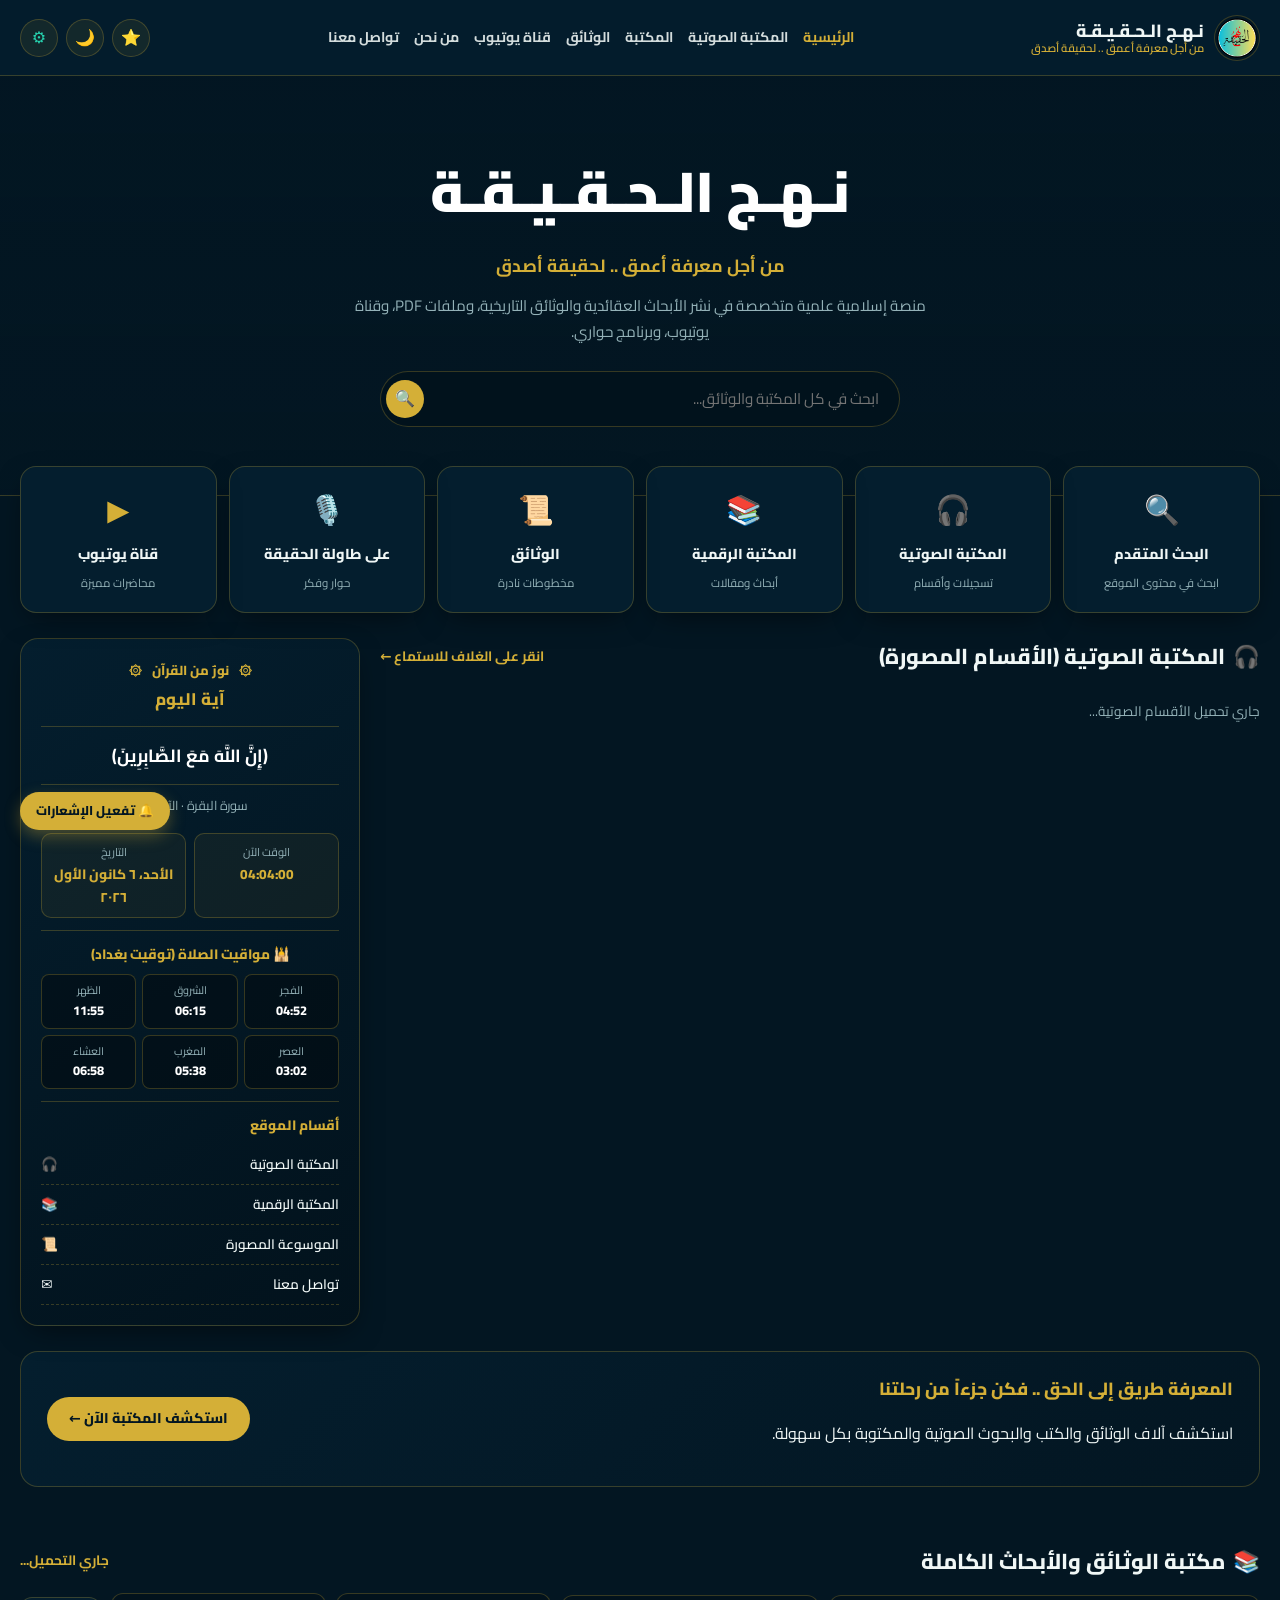
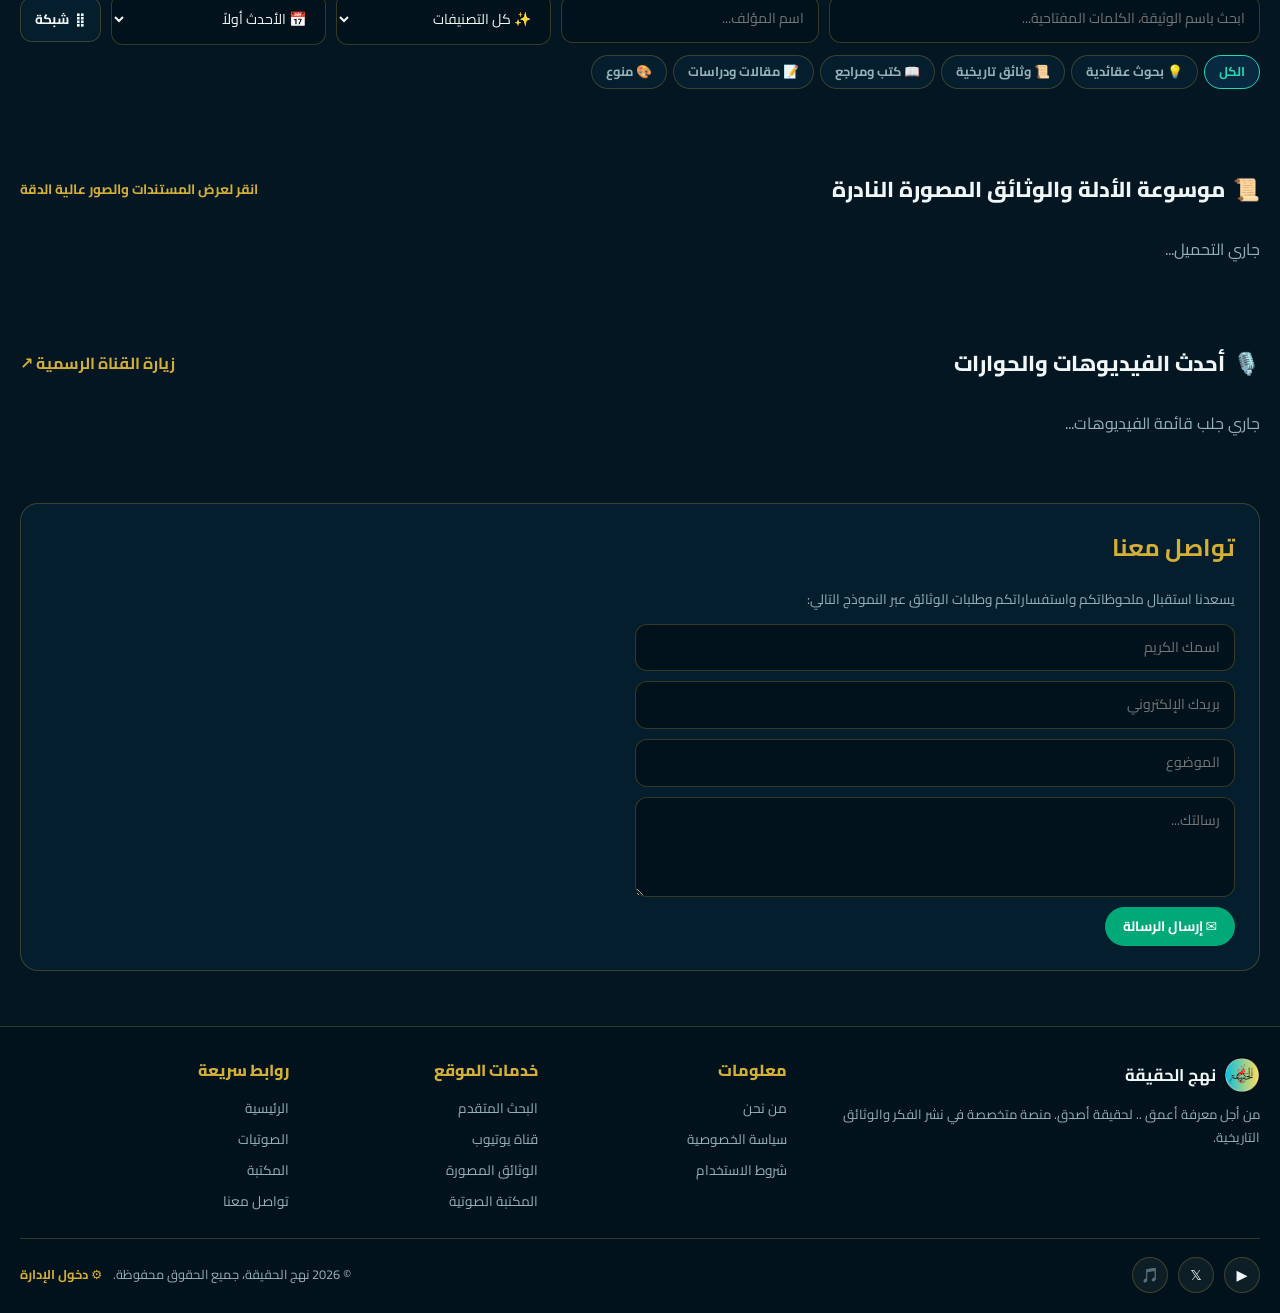
==== index.html @ 4753a226 "Update hero banner styles and clean up comments Refactor hero banner background and remove commented" ====
<!doctype html>
<html lang="ar" dir="rtl" data-theme="dark">
<head>
  <!-- Google tag (gtag.js) -->
  <script async src="https://www.googletagmanager.com/gtag/js?id=G-6GEV65PB24"></script>
  <script>
    window.dataLayer = window.dataLayer || [];
    function gtag(){dataLayer.push(arguments);}
    gtag('js', new Date());
    gtag('config', 'G-6GEV65PB24');
  </script>
  
  <meta charset="utf-8">
  <meta name="viewport" content="width=device-width, initial-scale=1.0">
  <meta name="theme-color" content="#031622">

  <title>نهج الحقيقة | من أجل معرفة أعمق .. لحقيقة أصدق</title>
  <meta name="description" content="منصة إسلامية علمية متخصصة في نشر الأبحاث العقائدية والوثائق التاريخية، وملفات PDF، وقناة يوتيوب، وبرنامج حواري.">
  <meta name="keywords" content="نهج الحقيقة, مكتبة رقمية, بحوث عقائدية, وثائق تاريخية, أدلة مصورة, كتب PDF">
  <meta name="robots" content="index, follow">

  <meta name="google-site-verification" content="RZjQ4NkzSQqoaMhCz5x5_pr98TTxFGP3jf07urLKrzM" />

  <meta property="og:type" content="website">
  <meta property="og:url" content="https://nahjalhaqiqa.github.io/">
  <meta property="og:title" content="نهج الحقيقة | من أجل معرفة أعمق .. لحقيقة أصدق">
  <meta property="og:description" content="منصة إسلامية علمية متخصصة في نشر الأبحاث العقائدية والوثائق التاريخية.">
  <meta property="og:image" content="https://nahjalhaqiqa.github.io/assets/logo.png">

  <link rel="icon" href="assets/logo.png" type="image/png">
  <link rel="manifest" href="manifest.json">
  <meta name="apple-mobile-web-app-capable" content="yes">
  <meta name="apple-mobile-web-app-status-bar-style" content="black-translucent">
  <meta name="apple-mobile-web-app-title" content="نهج الحقيقة">
  <link rel="apple-touch-icon" href="assets/logo.png">

  <!-- الخطوط -->
  <link rel="preconnect" href="https://fonts.googleapis.com">
  <link rel="preconnect" href="https://fonts.gstatic.com" crossorigin>
  <link href="https://fonts.googleapis.com/css2?family=Cairo:wght@300;400;600;700;800;900&display=swap" rel="stylesheet">

  <!-- المكتبات الخارجية -->
  <script src="https://cdn.jsdelivr.net/npm/@supabase/supabase-js@2"></script>
  <script type="text/javascript" src="https://cdn.jsdelivr.net/npm/@emailjs/browser@4/dist/email.min.js"></script>
  <script src="https://cdnjs.cloudflare.com/ajax/libs/pdf.js/3.11.174/pdf.min.js"></script>

  <style>
  :root {
      --green: #00a977; 
      --mint: #27d5b1; 
      --gold: #d4af37; 
      --gold-light: #fce8ad;
      --bg-body: #031622; 
      --panel: #041e2e; 
      --panel-hover: #072a40;
      --ink: #f0f7f6;
      --muted: #94b2b8; 
      --line: rgba(212, 175, 55, 0.25); 
      --input-bg: #02121c;
      --shadow: 0 10px 30px -10px rgba(0,0,0,0.6);
      --glass-bg: rgba(4, 30, 46, 0.85);
      --glass-border: rgba(212, 175, 55, 0.2);
  }
  [data-theme="light"] {
      --bg-body: #f4f8f9; 
      --panel: #ffffff; 
      --panel-hover: #f9fbfb;
      --ink: #0f2328;
      --muted: #536e75; 
      --line: rgba(0, 0, 0, 0.12); 
      --input-bg: #eaf1f3;
      --shadow: 0 10px 25px -10px rgba(0,0,0,0.08);
      --glass-bg: rgba(255, 255, 255, 0.85);
      --glass-border: rgba(0, 0, 0, 0.1);
  }

  *{box-sizing:border-box;}
  html{scroll-behavior:smooth}
  body{
      margin:0; color:var(--ink);
      font-family: 'Cairo', system-ui, -apple-system, sans-serif;
      line-height:1.7; background:var(--bg-body);
      min-height: 100vh; overflow-x: hidden; width: 100%;
  }
  a{color:inherit;text-decoration:none}
  button,input,select,textarea{font:inherit}

  .wrap{width:min(1240px, calc(100% - 24px)); margin:auto;}

  header{
      position:sticky; top:0; z-index:100;
      background: var(--glass-bg); backdrop-filter: blur(12px); border-bottom:1px solid var(--line);
  }
  .nav{min-height:75px; display:flex; align-items:center; justify-content:space-between; gap:12px}
  .brand{display:flex; align-items:center; gap:10px; font-size:1.1rem; font-weight:800;}
  .brand-text {display: flex; flex-direction: column; line-height: 1.2;}
  .brand-text span:last-child {font-size: 0.7rem; color: var(--gold); font-weight: 600;}
  
  .brand-logo {
      width: 46px; height: 46px; object-fit: contain; border-radius: 50%;
      background: rgba(0,0,0,0.2); padding: 2px; border: 1px solid var(--line);
  }

  nav{display:flex; align-items:center; gap:15px; flex-wrap:wrap}
  nav a{font-size:.88rem; font-weight:700; opacity:0.88; color:var(--ink); position: relative; padding: 4px 0;}
  nav a:hover, nav a.active{color:var(--gold); opacity:1;}

  .nav-actions { display: flex; align-items: center; gap: 8px; }
  .icon-action-btn {
      background: rgba(212, 175, 55, 0.08); border: 1px solid var(--line); color: var(--gold); font-size: 1rem; cursor: pointer; padding: 8px;
      display: flex; align-items: center; justify-content: center; border-radius: 50%; width: 38px; height: 38px;
  }

  .install-btn-nav {
      background: rgba(39, 213, 177, 0.15); border: 1px solid var(--mint); color: var(--mint);
      padding: 6px 12px; border-radius: 20px; cursor: pointer; font-size: 0.78rem; font-weight: 700; display: none; align-items: center; gap: 4px;
  }

  .hero-banner {
      position: relative; width: 100%; min-height: 420px;
      background: linear-gradient(180deg, rgba(3, 22, 34, 0.85), rgba(3, 22, 34, 0.98)), #031622;
      display: flex; flex-direction: column; justify-content: center; align-items: center;
      text-align: center; padding: 50px 16px; border-bottom: 1px solid var(--line);
  }
  .hero-content { max-width: 780px; z-index: 2; display: flex; flex-direction: column; align-items: center; gap: 12px; }

  .hero-banner h1 { font-size: clamp(2.2rem, 4.5vw, 3.5rem); font-weight: 900; margin: 0; color: #fff; }
  .hero-subtitle { font-size: 1.1rem; color: var(--gold); font-weight: 700; margin: 0; }
  .hero-desc { font-size: 0.95rem; color: var(--muted); max-width: 600px; margin: 0; line-height: 1.7; }

  .hero-search-box { margin-top: 14px; width: min(520px, 100%); position: relative; }
  .hero-search-box input {
      width: 100%; padding: 14px 20px 14px 50px; border-radius: 30px;
      border: 1px solid var(--line); background: rgba(2, 18, 28, 0.9); color: #fff;
      outline: none; font-size: 0.95rem;
  }
  .hero-search-box button {
      position: absolute; left: 6px; top: 50%; transform: translateY(-50%);
      background: var(--gold); border: none; width: 38px; height: 38px; border-radius: 50%;
      color: #031622; cursor: pointer; display: flex; align-items: center; justify-content: center; font-weight: bold;
  }

  .quick-cards-grid {
      display: grid; grid-template-columns: repeat(6, minmax(0, 1fr)); gap: 12px; margin: -30px auto 25px; position: relative; z-index: 10;
  }
  .quick-card {
      background: var(--panel); border: 1px solid var(--line); border-radius: 16px; padding: 18px 10px;
      text-align: center; box-shadow: var(--shadow); display: flex; flex-direction: column; align-items: center; gap: 8px; cursor: pointer;
  }
  .quick-card:hover { border-color: var(--mint); transform: translateY(-3px); background: var(--panel-hover); }
  .quick-card .q-icon { font-size: 1.8rem; color: var(--gold); }
  .quick-card h3 { margin: 0; font-size: 0.9rem; font-weight: 800; color: var(--ink); }
  .quick-card p { margin: 0; font-size: 0.72rem; color: var(--muted); }

  section{padding:15px 0}

  .head{display:flex; justify-content:space-between; align-items:center; gap:10px; flex-wrap:wrap; margin:16px 0 12px}
  .head h2{margin:0; font-size:1.35rem; font-weight:800; color:var(--ink); display:flex; align-items:center; gap:8px;}
  .head small{color:var(--gold); font-weight:700; cursor:pointer; font-size:0.85rem;}

  .main-content-grid { display: grid; grid-template-columns: 1fr 340px; gap: 20px; align-items: start; }

  .verse-side-card {
      background: linear-gradient(145deg, #041e2e, #02121c); border: 1px solid var(--line); border-radius: 18px;
      padding: 20px; box-shadow: var(--shadow); text-align: center;
  }
  .verse-side-card h3 { color: var(--gold); font-size: 1.05rem; margin: 0 0 12px; font-weight: 800; }
  .verse-text { font-size: 1.1rem; font-weight: 700; color: #fff; line-height: 1.9; margin-bottom: 10px; padding: 12px 6px; border-top: 1px solid var(--line); border-bottom: 1px solid var(--line); }
  .verse-source { font-size: 0.8rem; color: var(--muted); margin-bottom: 16px; }

  .verse-day-topline{display:flex; align-items:center; justify-content:center; gap:10px; color:var(--gold); font-size:.82rem; font-weight:800; margin-bottom:4px}
  .verse-datetime{display:grid; grid-template-columns:1fr 1fr; gap:8px; margin:14px 0 10px}
  .verse-time-box{background:rgba(212, 175, 55, 0.06); border:1px solid var(--line); border-radius:10px; padding:8px 4px; display:flex; flex-direction:column; gap:2px}
  .verse-time-label{font-size:.7rem; color:var(--muted)}
  .verse-time-box strong{font-size:.85rem; color:var(--gold); font-weight:800;}

  .prayer-times-box { margin-top: 12px; padding-top: 12px; border-top: 1px solid var(--line); text-align: right; }
  .prayer-title { font-size: 0.85rem; font-weight: 800; color: var(--gold); margin-bottom: 8px; text-align: center; }
  .prayer-grid { display: grid; grid-template-columns: repeat(3, 1fr); gap: 6px; }
  .prayer-item { background: rgba(0, 0, 0, 0.3); border: 1px solid var(--line); border-radius: 8px; padding: 6px 4px; text-align: center; font-size: 0.75rem; }
  .prayer-item.active { border-color: var(--mint); background: rgba(39, 213, 177, 0.15); color: var(--mint); }
  .prayer-item span { display: block; color: var(--muted); font-size: 0.68rem; }
  .prayer-item strong { color: #fff; font-size: 0.8rem; font-weight: 800; }

  .sidebar-menu-list { border-top: 1px solid var(--line); padding-top: 12px; text-align: right; margin-top: 12px; }
  .sidebar-menu-title { font-size: 0.85rem; font-weight: 800; color: var(--gold); margin-bottom: 8px; }
  .sidebar-menu-item { display: flex; align-items: center; justify-content: space-between; padding: 8px 0; border-bottom: 1px dashed var(--line); font-size: 0.85rem; font-weight: 600; color: var(--ink); }

  .tools{display:grid; grid-template-columns:2fr 1.2fr 1fr 1fr auto; gap:10px; margin:14px 0 10px; align-items: center;}
  .tools input, .tools select, .admin-form input, .admin-form select, .admin-form textarea, .contact-form input, .contact-form textarea{
      width:100%; padding:11px 14px; border-radius:12px; border:1px solid var(--line);
      background:var(--input-bg); color:var(--ink); outline:none; font-size: 0.88rem;
  }
  
  .view-toggle-btn { background: var(--panel); border: 1px solid var(--line); color: var(--ink); padding: 10px 14px; border-radius: 12px; cursor: pointer; display: flex; align-items: center; gap: 6px; font-weight: 700; font-size: 0.85rem; }

  .quick-tags { display: flex; gap: 6px; flex-wrap: wrap; margin-bottom: 16px; }
  .tag-btn { background: var(--panel); border: 1px solid var(--line); color: var(--muted); padding: 5px 14px; border-radius: 20px; font-size: 0.8rem; font-weight: 700; cursor: pointer; }
  .tag-btn:hover, .tag-btn.active { border-color: var(--mint); color: var(--mint); background: var(--panel-hover); }

  .doc-grid {
      display: grid;
      grid-template-columns: repeat(4, minmax(0, 1fr)); 
      gap: 14px;
      width: 100%;
  }
  .doc-grid.list-view { grid-template-columns: 1fr !important; }
  .doc-grid.list-view .book-cover-card { aspect-ratio: auto; flex-direction: row; align-items: center; padding: 10px 14px; min-height: 70px; }

  .book-cover-card {
      position: relative;
      width: 100%;
      aspect-ratio: 1 / 1.35;
      background: #150a06;
      border: 3px solid #2b170c;
      border-radius: 8px;
      padding: 6px;
      display: flex;
      flex-direction: column;
      justify-content: space-between;
      box-shadow: 0 6px 18px rgba(0,0,0,0.8);
      cursor: pointer;
      overflow: hidden;
  }
  .book-cover-card:hover {
      transform: translateY(-3px);
      box-shadow: 0 10px 24px rgba(0,0,0,0.9);
  }

  .book-frame-border {
      position: absolute; inset: 3px;
      border: 1px solid #d4af37;
      pointer-events: none;
      z-index: 5;
      border-radius: 5px;
  }

  .cover-top-title-badge {
      background: #4a1515;
      border: 1px solid #d4af37;
      border-radius: 14px;
      padding: 3px 8px;
      text-align: center;
      color: #ffffff;
      font-size: 0.8rem;
      font-weight: 900;
      position: relative;
      z-index: 6;
      margin-bottom: 4px;
      white-space: nowrap; overflow: hidden; text-overflow: ellipsis;
  }

  .cover-middle-image-area {
      flex: 1;
      width: 100%;
      border-radius: 5px;
      background-size: cover !important;
      background-position: center !important;
      border: 1px solid rgba(212, 175, 55, 0.3);
      position: relative;
      overflow: hidden;
      display: flex;
      flex-direction: column;
      justify-content: flex-end;
      padding: 6px;
  }
  
  .cover-middle-overlay {
      position: absolute; inset: 0;
      background: linear-gradient(180deg, rgba(0,0,0,0.1) 30%, rgba(3,22,34,0.88) 100%);
      z-index: 1;
  }

  .cover-inner-content {
      position: relative; z-index: 2; text-align: center;
  }
  .cover-inner-content h4 {
      margin: 0 0 2px; font-size: 0.75rem; color: #fff; font-weight: 800;
      display: -webkit-box; -webkit-line-clamp: 2; -webkit-box-orient: vertical; overflow: hidden; line-height: 1.3;
  }
  .cover-inner-content p {
      margin: 0; font-size: 0.62rem; color: var(--gold-light);
      white-space: nowrap; overflow: hidden; text-overflow: ellipsis;
  }

  .cover-bottom-badge {
      background: #4a1515;
      border: 1px solid #d4af37;
      border-radius: 10px;
      padding: 2px 6px;
      margin: 3px auto 1px;
      width: 60%;
      text-align: center;
      color: #fce8ad;
      font-size: 0.62rem;
      font-weight: 800;
      position: relative;
      z-index: 6;
  }

  .audio-player-card {
      background: var(--panel); border: 1px solid var(--line); border-radius: 16px; padding: 18px;
      display: flex; flex-direction: column; gap: 12px; box-shadow: var(--shadow);
  }
  .audio-player-controls { display: flex; align-items: center; justify-content: space-between; gap: 10px; }
  .audio-play-btn {
      background: var(--gold); color: #031622; border: none; width: 44px; height: 44px; border-radius: 50%;
      font-size: 1.2rem; cursor: pointer; display: flex; align-items: center; justify-content: center; font-weight: bold;
  }

  .btn{ display:inline-flex; justify-content:center; align-items:center; padding:8px 18px; border:0; border-radius:20px; background: var(--green); color:white; font-weight:700; cursor:pointer; font-size: 0.85rem; gap:6px; }
  .btn:hover{ opacity: 0.92; }
  .btn.ghost{background:rgba(255,255,255,0.06); border:1px solid var(--line); color: var(--ink);}
  .btn.shrink{background: rgba(212, 175, 55, 0.15); border: 1px solid var(--gold); color: var(--gold);}
  .btn.red{background: linear-gradient(135deg, #df252c, #b0181e); color: white;}

  .bottom-banner-cta { background: linear-gradient(135deg, #041e2e, #031622); border: 1px solid var(--line); border-radius: 18px; padding: 22px 26px; margin: 25px 0; display: flex; align-items: center; justify-content: space-between; gap: 15px; flex-wrap: wrap; }
  .bottom-banner-cta h3 { margin: 0 0 4px; font-size: 1.1rem; color: var(--gold); font-weight: 800; }
  .cta-btn { background: var(--gold); color: #031622; padding: 10px 22px; border-radius: 25px; font-weight: 800; font-size: 0.88rem; border: none; cursor: pointer; }

  .empty{padding:30px; text-align:center; border:1px dashed var(--line); border-radius:16px; color:var(--muted); display:none}

  .modal{position:fixed; inset:0; background:rgba(0,0,0,0.9); display:none; align-items:center; justify-content:center; z-index:200; padding:12px; backdrop-filter:blur(6px)}
  .modal-content{background:var(--bg-body); border:1px solid var(--mint); border-radius:18px; width:min(900px, 100%); max-height:88vh; overflow-y:auto; padding:18px; position: relative;}
  .pdf-modal-content { background: var(--bg-body); border: 1px solid var(--mint); border-radius: 18px; width: min(1050px, 100%); height: 90vh; display: flex; flex-direction: column; padding: 14px; }
  .back-btn{ background: linear-gradient(135deg, #df252c, #b0181e); border: none; color: #fff; padding: 6px 16px; border-radius: 18px; font-size: 0.8rem; font-weight: 800; cursor: pointer; }

  .sticky-close-bar { position: sticky; top: 0; z-index: 100; background: var(--bg-body); display: flex; justify-content: space-between; align-items: center; padding: 6px 0 10px; border-bottom: 1px solid var(--line); margin-bottom: 12px; }

  .comments-container { margin-top: 12px; border-top: 1px solid var(--line); padding-top: 12px; }
  .comment-item { background: rgba(0,0,0,0.25); border: 1px solid var(--line); border-radius: 8px; padding: 8px 12px; margin-bottom: 6px; }
  .comment-header { display: flex; justify-content: space-between; font-size: 0.75rem; color: var(--gold); font-weight: 700; margin-bottom: 3px; }

  .notification-float-btn {
      position: fixed; bottom: 70px; left: 20px; z-index: 180;
      background: var(--gold); color: #031622; border: none; padding: 8px 16px; border-radius: 25px;
      font-weight: 800; font-size: 0.8rem; cursor: pointer; box-shadow: 0 6px 16px rgba(212,175,55,0.35); display: flex; align-items: center; gap: 5px;
  }

  #imageZoomModal { position: fixed; inset: 0; background: rgba(0, 0, 0, 0.95); z-index: 400; display: none; flex-direction: column; align-items: center; justify-content: space-between; padding: 12px; }
  .zoom-header { width: 100%; display: flex; justify-content: space-between; align-items: center; background: rgba(3, 22, 34, 0.95); padding: 10px 16px; border-radius: 12px; border: 1px solid var(--line); }
  .zoom-body { flex: 1; width: 100%; display: flex; justify-content: center; align-items: center; overflow: auto; padding: 8px 0; }
  .zoom-body img { max-width: 100%; max-height: 80vh; object-fit: contain; border-radius: 8px; }

  #toastContainer { position: fixed; bottom: 75px; right: 15px; z-index: 999; display: flex; flex-direction: column; gap: 8px; }
  .toast { background: var(--panel); border: 1px solid var(--mint); color: var(--ink); padding: 10px 16px; border-radius: 10px; font-size: 0.85rem; font-weight: 700; box-shadow: 0 8px 20px rgba(0,0,0,0.4); display: flex; align-items: center; gap: 8px; }

  footer{ margin-top:40px; background:#02121c; border-top:1px solid var(--line); padding:30px 0 20px; color:var(--muted); font-size: 0.85rem; }
  .footer-grid { display: grid; grid-template-columns: 2fr 1fr 1fr 1.2fr; gap: 25px; margin-bottom: 25px; }
  .footer-col h4 { color: var(--gold); font-size: 1rem; margin: 0 0 12px; font-weight: 800; }
  .footer-col ul { list-style: none; padding: 0; margin: 0; display: flex; flex-direction: column; gap: 8px; }
  .footer-bottom { border-top: 1px solid var(--line); padding-top: 18px; display: flex; justify-content: space-between; align-items: center; flex-wrap: wrap; gap: 12px; }
  .social-icons{display:flex;gap:10px}
  .social-icons a{ display:inline-flex; align-items:center; justify-content:center; width:36px; height:36px; border-radius:50%; background:rgba(255,255,255,0.05); border:1px solid var(--line); color:var(--ink); font-size:0.9rem; }

  .mobile-bottom-nav { display: none; position: fixed; bottom: 0; left: 0; right: 0; height: 60px; background: rgba(3, 22, 34, 0.96); backdrop-filter: blur(10px); border-top: 1px solid var(--line); z-index: 150; justify-content: space-around; align-items: center; padding: 0 4px; }
  .mobile-nav-item { display: flex; flex-direction: column; align-items: center; gap: 2px; color: var(--muted); font-size: 0.7rem; font-weight: 700; }
  .mobile-nav-item.active, .mobile-nav-item:hover { color: var(--gold); }
  .mobile-nav-item span:first-child { font-size: 1.2rem; }

  #pdfCanvasContainer { flex: 1; width: 100%; overflow-y: auto; text-align: center; background: #010a10; border-radius: 10px; padding: 12px 0; }
  #pdfCanvasContainer canvas { max-width: 96%; height: auto !important; margin: 0 auto 12px; border-radius: 6px; box-shadow: 0 4px 16px rgba(0,0,0,0.5); }
  #pdfCanvasContainer.night-mode canvas { filter: invert(0.9) hue-rotate(180deg); }

  .admin-tab-btn { padding: 8px 16px; border-radius: 18px; border: 1px solid var(--line); background: var(--panel); color: var(--muted); font-weight: 700; cursor: pointer; font-size: 0.82rem; }
  .admin-tab-btn.active { background: var(--gold); color: #031622; border-color: var(--gold); }

  .stats-grid-admin { display: grid; grid-template-columns: repeat(4, 1fr); gap: 8px; margin-bottom: 12px; }
  .stat-card-admin { background: rgba(0,0,0,0.3); border: 1px solid var(--line); padding: 10px; border-radius: 10px; text-align: center; }
  .stat-card-admin h3 { margin: 0; font-size: 1.2rem; color: var(--mint); }
  .stat-card-admin p { margin: 0; font-size: 0.7rem; color: var(--muted); }

  @media(max-width:1200px){ 
      .doc-grid{grid-template-columns:repeat(3,minmax(0,1fr)) !important;} 
  }
  @media(max-width:992px){
      .main-content-grid { grid-template-columns: 1fr !important; }
      .quick-cards-grid { grid-template-columns: repeat(3, minmax(0, 1fr)) !important; }
      .doc-grid{grid-template-columns:repeat(2,minmax(0,1fr)) !important;}
      .footer-grid { grid-template-columns: 1fr 1fr !important; }
      .tools { grid-template-columns: 1fr !important; }
      .stats-grid-admin { grid-template-columns: repeat(2, 1fr) !important; }
  }
  @media(max-width:768px){
      .wrap { width: calc(100% - 16px) !important; padding: 0 2px; }
      .quick-cards-grid { grid-template-columns: repeat(2, minmax(0, 1fr)) !important; gap: 8px; margin-top: -20px; }
      .tools { grid-template-columns: 1fr !important; gap: 8px; }
      
      .doc-grid {
          display: grid !important;
          grid-template-columns: repeat(2, minmax(0, 1fr)) !important;
          gap: 10px !important;
      }
      
      #audio-categories-grid {
          display: grid !important;
          grid-template-columns: repeat(2, minmax(0, 1fr)) !important;
          gap: 10px !important;
      }
      
      .cover-middle-image-area {
          min-height: 110px !important;
          background-size: cover !important;
          background-position: center !important;
      }

      .footer-grid { grid-template-columns: 1fr !important; }
      .mobile-bottom-nav { display: flex !important; }
      body { padding-bottom: 65px; }
      nav { display: none !important; }
      .hero-banner { min-height: 340px; padding: 35px 10px; }
      .hero-banner h1 { font-size: 2rem; }
  }
  @media(max-width:420px){
      .doc-grid { grid-template-columns: 1fr !important; }
  }
  </style>
</head>
<body>

<header>
  <div class="wrap nav">
    <a class="brand" href="#top">
      <img src="assets/logo.png" 
           srcset="assets/logo.png 1x" 
           sizes="46px" 
           alt="شعار نهج الحقيقة" 
           class="brand-logo"
           width="46" 
           height="46"
           loading="eager"
           onerror="this.onerror=null; this.src='https://placehold.co/46x46/031622/27d5b1?text=نهج';">
      <div class="brand-text">
        <span>نـهـج الـحـقـيـقـة</span>
        <span>من أجل معرفة أعمق .. لحقيقة أصدق</span>
      </div>
    </a>
    <nav>
      <a href="#top" class="active">الرئيسية</a>
      <a href="#audio-podcast">المكتبة الصوتية</a>
      <a href="#library">المكتبة</a>
      <a href="#sources-section">الوثائق</a>
      <a href="https://youtube.com/channel/UCQHlBznG46xNg1nnS4CXgIw?si=iTVw1x1bCp0UlX5K" target="_blank" rel="noopener">قناة يوتيوب</a>
      <a href="#about">من نحن</a>
      <a href="#contact">تواصل معنا</a>
    </nav>
    <div class="nav-actions">
      <button class="install-btn-nav" id="installPwaBtn" onclick="installPWA()">📲 تثبيت</button>
      <button class="icon-action-btn" onclick="toggleBookmarksView()" title="المفضلة">⭐</button>
      <button class="icon-action-btn" onclick="toggleTheme()" id="themeToggle" title="تبديل الوضع">🌙</button>
      <button class="icon-action-btn" onclick="openAdminModal()" title="لوحة التحكم" style="color:var(--mint);">⚙️</button>
    </div>
  </div>
</header>

<button class="notification-float-btn" onclick="requestNotificationPermission()">
  🔔 تفعيل الإشعارات
</button>

<main id="top">

  <div class="hero-banner">
    <div class="hero-content">
      <h1>نـهـج الـحـقـيـقـة</h1>
      <div class="hero-subtitle">من أجل معرفة أعمق .. لحقيقة أصدق</div>
      <div class="hero-desc">منصة إسلامية علمية متخصصة في نشر الأبحاث العقائدية والوثائق التاريخية، وملفات PDF، وقناة يوتيوب، وبرنامج حواري.</div>
      <div class="hero-search-box">
        <input type="text" id="heroSearchInput" placeholder="ابحث في كل المكتبة والوثائق..." oninput="syncHeroSearch(this.value)">
        <button onclick="location.href='#library'">🔍</button>
      </div>
    </div>
  </div>

  <div class="wrap">
    <div class="quick-cards-grid">
      <article class="quick-card" onclick="location.href='#library'">
        <div class="q-icon">🔍</div>
        <h3>البحث المتقدم</h3>
        <p>ابحث في محتوى الموقع</p>
      </article>
      <article class="quick-card" onclick="location.href='#audio-podcast'">
        <div class="q-icon">🎧</div>
        <h3>المكتبة الصوتية</h3>
        <p>تسجيلات وأقسام</p>
      </article>
      <article class="quick-card" onclick="location.href='#library'">
        <div class="q-icon">📚</div>
        <h3>المكتبة الرقمية</h3>
        <p>أبحاث ومقالات</p>
      </article>
      <article class="quick-card" onclick="location.href='#sources-section'">
        <div class="q-icon">📜</div>
        <h3>الوثائق</h3>
        <p>مخطوطات نادرة</p>
      </article>
      <article class="quick-card" onclick="window.open('https://www.youtube.com/channel/UCHTA4uIOV9wdyuxAYL8WoZg', '_blank')">
        <div class="q-icon">🎙️</div>
        <h3>على طاولة الحقيقة</h3>
        <p>حوار وفكر</p>
      </article>
      <article class="quick-card" onclick="window.open('https://www.youtube.com/channel/UCQHlBznG46xNg1nnS4CXgIw', '_blank')">
        <div class="q-icon">▶</div>
        <h3>قناة يوتيوب</h3>
        <p>محاضرات مميزة</p>
      </article>
    </div>
  </div>

  <!-- قسم المكتبة الصوتية -->
  <div class="wrap" id="audio-podcast" style="margin-top: 10px;">
    <div class="main-content-grid">

      <div>
        <div class="head" style="margin-top:0;">
          <h2><span>🎧</span> المكتبة الصوتية (الأقسام المصورة)</h2>
          <small onclick="location.href='#audio-podcast'">انقر على الغلاف للاستماع ←</small>
        </div>

        <div class="doc-grid" id="audio-categories-grid">
          <p style="color:var(--muted); font-size:0.85rem; grid-column:1/-1;">جاري تحميل الأقسام الصوتية...</p>
        </div>
      </div>

      <aside>
        <div class="verse-side-card">
          <div class="verse-day-topline"><span style="color:var(--gold)">۞</span><span>نورٌ من القرآن</span><span style="color:var(--gold)">۞</span></div>
          <h3>آية اليوم</h3>
          <div class="verse-text" id="dailyVerseText">﴿إِنَّ مَعَ الْعُسْرِ يُسْرًا﴾</div>
          <div class="verse-source" id="dailyVerseSource">سورة الشرح · الآية 6</div>
          <div class="verse-datetime">
            <div class="verse-time-box"><span class="verse-time-label">الوقت الآن</span><strong id="siteClock">--:--:--</strong></div>
            <div class="verse-time-box"><span class="verse-time-label">التاريخ</span><strong id="siteDate">جاري التحميل...</strong></div>
          </div>
          
          <div class="prayer-times-box">
            <div class="prayer-title">🕌 مواقيت الصلاة (توقيت بغداد)</div>
            <div class="prayer-grid">
              <div class="prayer-item" id="p_fajr"><span>الفجر</span><strong>04:52</strong></div>
              <div class="prayer-item" id="p_shuruq"><span>الشروق</span><strong>06:15</strong></div>
              <div class="prayer-item" id="p_dhuhr"><span>الظهر</span><strong>11:55</strong></div>
              <div class="prayer-item" id="p_asr"><span>العصر</span><strong>03:02</strong></div>
              <div class="prayer-item" id="p_maghrib"><span>المغرب</span><strong>05:38</strong></div>
              <div class="prayer-item" id="p_isha"><span>العشاء</span><strong>06:58</strong></div>
            </div>
          </div>
          
          <div class="sidebar-menu-list">
            <div class="sidebar-menu-title">أقسام الموقع</div>
            <a href="#audio-podcast" class="sidebar-menu-item"><span>المكتبة الصوتية</span> <span>🎧</span></a>
            <a href="#library" class="sidebar-menu-item"><span>المكتبة الرقمية</span> <span>📚</span></a>
            <a href="#sources-section" class="sidebar-menu-item"><span>الموسوعة المصورة</span> <span>📜</span></a>
            <a href="#contact" class="sidebar-menu-item"><span>تواصل معنا</span> <span>✉️</span></a>
          </div>
        </div>
      </aside>

    </div>
  </div>

  <div class="wrap">
    <div class="bottom-banner-cta">
      <div>
        <h3>المعرفة طريق إلى الحق .. فكن جزءاً من رحلتنا</h3>
        <p>استكشف آلاف الوثائق والكتب والبحوث الصوتية والمكتوبة بكل سهولة.</p>
      </div>
      <button class="cta-btn" onclick="location.href='#library'">استكشف المكتبة الآن ←</button>
    </div>
  </div>

  <!-- قسم المكتبة الرقمية -->
  <section class="wrap" id="library">
    <div class="head">
      <h2><span id="libTitleIcon">📚</span> <span id="libTitleText">مكتبة الوثائق والأبحاث الكاملة</span></h2>
      <small id="count">جاري التحميل...</small>
    </div>

    <div class="tools">
      <input id="q" type="search" placeholder="ابحث باسم الوثيقة، الكلمات المفتاحية..." aria-label="بحث">
      <input id="filterAuthor" type="text" placeholder="اسم المؤلف..." aria-label="المؤلف">
      <select id="category" aria-label="التصنيف">
        <option value="">✨ كل التصنيفات</option>
        <option value="وثائق تاريخية">📜 وثائق تاريخية</option>
        <option value="بحوث عقائدية">💡 بحوث عقائدية</option>
        <option value="كتب ومراجع">📖 كتب ومراجع</option>
        <option value="مقالات ودراسات">📝 مقالات ودراسات</option>
        <option value="منوع">🎨 منوع</option>
      </select>
      <select id="sortBy" aria-label="الترتيب">
        <option value="newest">📅 الأحدث أولاً</option>
        <option value="title">🔤 الترتيب الأبجدي</option>
      </select>
      <button class="view-toggle-btn" id="viewToggleBtn" onclick="toggleViewLayout()">
        <span id="viewIcon">⣿</span> <span id="viewLabel">شبكة</span>
      </button>
    </div>

    <div class="quick-tags" id="docCategoryQuickTags">
      <button class="tag-btn active" onclick="filterByTag('', this)">الكل</button>
      <button class="tag-btn" onclick="filterByTag('بحوث عقائدية', this)">💡 بحوث عقائدية</button>
      <button class="tag-btn" onclick="filterByTag('وثائق تاريخية', this)">📜 وثائق تاريخية</button>
      <button class="tag-btn" onclick="filterByTag('كتب ومراجع', this)">📖 كتب ومراجع</button>
      <button class="tag-btn" onclick="filterByTag('مقالات ودراسات', this)">📝 مقالات ودراسات</button>
      <button class="tag-btn" onclick="filterByTag('منوع', this)">🎨 منوع</button>
    </div>

    <div class="doc-grid" id="docs"></div>
    <div class="empty" id="empty">لا توجد نتائج مطابقة لخيارات البحث.</div>
  </section>

  <!-- قسم موسوعة الوثائق المصورة -->
  <section class="wrap" id="sources-section" style="margin-top: 20px;">
    <div class="head">
      <h2><span>📜</span> موسوعة الأدلة والوثائق المصورة النادرة</h2>
      <small>انقر لعرض المستندات والصور عالية الدقة</small>
    </div>
    <div class="doc-grid" id="sources-grid">
      <p style="color:var(--muted);">جاري التحميل...</p>
    </div>
  </section>

  <section class="wrap" id="youtube" style="margin-top: 20px;">
    <div class="head">
      <h2><span>🎙️</span> أحدث الفيديوهات والحوارات</h2>
      <a href="https://youtube.com/channel/UCQHlBznG46xNg1nnS4CXgIw?si=iTVw1x1bCp0UlX5K" target="_blank" rel="noopener" style="color:var(--gold); font-weight:700;">زيارة القناة الرسمية ↗</a>
    </div>
    <div class="videos-grid" id="videos-container" style="display:grid; grid-template-columns:repeat(2,minmax(0,1fr)); gap:14px;">
      <p style="color:var(--muted); grid-column:1/-1;">جاري جلب قائمة الفيديوهات...</p>
    </div>
  </section>

  <section class="wrap" id="contact" style="margin-top: 20px;">
    <div style="background:var(--panel); border:1px solid var(--line); border-radius:18px; padding:24px;">
      <h2 style="margin-top:0; color:var(--gold);">تواصل معنا</h2>
      <p style="color:var(--muted); font-size:0.85rem; margin-bottom:12px;">يسعدنا استقبال ملحوظاتكم واستفساراتكم وطلبات الوثائق عبر النموذج التالي:</p>
      <form class="contact-form" id="contactForm" onsubmit="sendEmailMessage(event)" style="display:grid; gap:10px; max-width:600px;">
        <input type="text" id="from_name" placeholder="اسمك الكريم" required>
        <input type="email" id="from_email" placeholder="بريدك الإلكتروني" required>
        <input type="text" id="subject" placeholder="الموضوع" required>
        <textarea id="message" placeholder="رسالتك..." required style="resize:vertical; min-height:100px;"></textarea>
        <button type="submit" id="sendBtn" class="btn" style="width:fit-content">✉️ إرسال الرسالة</button>
      </form>
    </div>
  </section>

</main>

<footer>
  <div class="wrap">
    <div class="footer-grid">
      <div class="footer-col">
        <div style="display:flex; align-items:center; gap:8px; margin-bottom:10px;">
          <img src="assets/logo.png" alt="" width="36" height="36" style="object-fit:contain; border-radius:50%;" onerror="this.src='https://placehold.co/36x36/031622/27d5b1?text=نهج';">
          <strong style="color:var(--ink); font-size:1.05rem;">نهج الحقيقة</strong>
        </div>
        <p style="margin:0; font-size:0.82rem; color:var(--muted); line-height:1.7;">من أجل معرفة أعمق .. لحقيقة أصدق. منصة متخصصة في نشر الفكر والوثائق التاريخية.</p>
      </div>
      <div class="footer-col">
        <h4>معلومات</h4>
        <ul>
          <li><a href="#about">من نحن</a></li>
          <li><a href="#about">سياسة الخصوصية</a></li>
          <li><a href="#about">شروط الاستخدام</a></li>
        </ul>
      </div>
      <div class="footer-col">
        <h4>خدمات الموقع</h4>
        <ul>
          <li><a href="#library">البحث المتقدم</a></li>
          <li><a href="https://youtube.com/channel/UCQHlBznG46xNg1nnS4CXgIw?si=iTVw1x1bCp0UlX5K" target="_blank" rel="noopener">قناة يوتيوب</a></li>
          <li><a href="#sources-section">الوثائق المصورة</a></li>
          <li><a href="#audio-podcast">المكتبة الصوتية</a></li>
        </ul>
      </div>
      <div class="footer-col">
        <h4>روابط سريعة</h4>
        <ul>
          <li><a href="#top">الرئيسية</a></li>
          <li><a href="#audio-podcast">الصوتيات</a></li>
          <li><a href="#library">المكتبة</a></li>
          <li><a href="#contact">تواصل معنا</a></li>
        </ul>
      </div>
    </div>
    <div class="footer-bottom">
      <div class="social-icons">
        <a href="https://youtube.com/channel/UCQHlBznG46xNg1nnS4CXgIw?si=iTVw1x1bCp0UlX5K" target="_blank" rel="noopener" title="اليوتيوب">▶</a>
        <a href="https://x.com/raf88idi" target="_blank" rel="noopener" title="منصة إكس">𝕏</a>
        <a href="https://www.tiktok.com/@ha_no_88" target="_blank" rel="noopener" title="تيك توك">🎵</a>
      </div>
      <span style="font-size:0.8rem;">© <span id="year"></span> نهج الحقيقة، جميع الحقوق محفوظة. 
        <a href="javascript:void(0)" onclick="openAdminModal()" style="color:var(--gold); margin-right:8px; font-weight:700;">⚙️ دخول الإدارة</a>
      </span>
    </div>
  </div>
</footer>

<div class="mobile-bottom-nav">
  <a href="#top" class="mobile-nav-item active"><span>🏠</span><span>الرئيسية</span></a>
  <a href="#audio-podcast" class="mobile-nav-item"><span>🎧</span><span>صوتيات</span></a>
  <a href="#library" class="mobile-nav-item"><span>📚</span><span>المكتبة</span></a>
  <a href="https://youtube.com/channel/UCQHlBznG46xNg1nnS4CXgIw?si=iTVw1x1bCp0UlX5K" target="_blank" rel="noopener" class="mobile-nav-item"><span>▶</span><span>يوتيوب</span></a>
  <a href="#sources-section" class="mobile-nav-item"><span>📜</span><span>الوثائق</span></a>
</div>

<!-- مودال استعراض ملفات القسم الصوتي -->
<div class="modal" id="audioCategoryModal">
  <div class="modal-content" style="max-width:800px;">
    <div class="sticky-close-bar">
      <h3 id="audioModalCategoryTitle" style="margin:0; color:var(--gold);">🎧 قسم صوتي</h3>
      <button class="back-btn" onclick="closeAudioCategoryModal()">✕ إغلاق</button>
    </div>

    <div class="audio-player-card" style="margin-bottom: 12px;">
      <div class="audio-player-controls">
        <div style="display:flex; align-items:center; gap:10px;">
          <button class="audio-play-btn" id="audioPlayToggleBtn" onclick="toggleAudioPlay()">▶</button>
          <div>
            <h4 id="audioTrackTitle" style="margin:0; color:var(--gold); font-size:0.95rem;">اختر حلقة للاستماع</h4>
            <p id="audioTrackDesc" style="margin:0; color:var(--muted); font-size:0.75rem;">المكتبة الصوتية - نهج الحقيقة</p>
          </div>
        </div>
        <audio id="mainAudioPlayer" ontimeupdate="updateAudioProgress()" onended="playNextPodcast()"></audio>
      </div>
      <input type="range" id="audioSeekBar" value="0" min="0" max="100" style="width:100%; accent-color:var(--gold); cursor:pointer;" onchange="seekAudio(this.value)">
    </div>

    <div id="categoryPodcastsListContainer" style="display:flex; flex-direction:column; gap:8px;">
      <p style="color:var(--muted);">جاري التحميل...</p>
    </div>
  </div>
</div>

<!-- مودال استعراض كتب ومحتوى القسم في المكتبة الرقمية -->
<div class="modal" id="docCategoryModal">
  <div class="modal-content" style="max-width:900px;">
    <div class="sticky-close-bar">
      <h3 id="docModalCategoryTitle" style="margin:0; color:var(--gold);">📚 قسم الكتب والبحوث</h3>
      <button class="back-btn" onclick="closeDocCategoryModal()">✕ إغلاق</button>
    </div>
    
    <div style="margin-bottom: 12px;">
      <input type="search" id="modalDocSearchInput" placeholder="ابحث داخل هذا القسم..." oninput="filterModalDocs(this.value)" style="width:100%; padding:10px 14px; border-radius:10px; border:1px solid var(--line); background:var(--input-bg); color:#fff; font-size:0.85rem;">
    </div>

    <div id="categoryDocsListContainer" class="doc-grid" style="grid-template-columns: repeat(auto-fill, minmax(200px, 1fr)); gap:12px;">
      <p style="color:var(--muted); grid-column:1/-1;">جاري التحميل...</p>
    </div>
  </div>
</div>

<!-- لوحة التحكم الإدارية -->
<div class="modal" id="adminModal">
  <div class="modal-content" style="max-width:800px;">
    <div class="sticky-close-bar">
      <h3 id="adminModalTitle" style="margin:0; color:var(--gold);">⚙️ لوحة الإدارة</h3>
      <button class="back-btn" onclick="closeAdminModal()">✕ إغلاق</button>
    </div>

    <div id="adminLoginSec" style="display:flex; flex-direction:column; gap:12px; margin-top:10px;">
      <p style="font-size:0.88rem; color:var(--muted); margin:0;">ادخل كلمة المرور الخاصة بحسابك للوصول للوحة التحكم:</p>
      <input type="password" id="adminPassInput" placeholder="كلمة المرور...">
      <button class="btn" onclick="loginAdmin()">تسجيل الدخول</button>
    </div>

    <div id="adminPanelSec" style="display:none; flex-direction:column; gap:14px; margin-top:8px;">
      <div class="stats-grid-admin">
        <div class="stat-card-admin"><h3 id="statDocsCount">0</h3><p>الكتب</p></div>
        <div class="stat-card-admin"><h3 id="statSourcesCount">0</h3><p>الوثائق</p></div>
        <div class="stat-card-admin"><h3 id="statVidsCount">0</h3><p>الفيديوهات</p></div>
        <div class="stat-card-admin"><h3 id="statPodcastsCount">0</h3><p>الصوتيات</p></div>
      </div>

      <div style="display:flex; justify-content:space-between; align-items:center; background:rgba(39, 213, 177, 0.1); padding:8px 14px; border-radius:12px; border:1px solid var(--mint);">
        <span id="currentUserRole" style="font-size:0.85rem; font-weight:800; color:var(--mint);">المستخدم الحالي</span>
        <button class="btn red" onclick="logoutAdmin()" style="padding:3px 10px; font-size:0.75rem;">تسجيل خروج</button>
      </div>

      <div id="adminTabsNav" style="display:flex; gap:6px; border-bottom:1px solid var(--line); padding-bottom:8px; flex-wrap:wrap;">
        <button id="tabBtnDocs" class="admin-tab-btn active" onclick="switchAdminTab('docs')">📚 الكتب والملفات</button>
        <button id="tabBtnSources" class="admin-tab-btn" onclick="switchAdminTab('sources')">📜 الوثائق المصورة</button>
        <button id="tabBtnVideos" class="admin-tab-btn" onclick="switchAdminTab('videos')">▶ الفيديوهات</button>
        <button id="tabBtnPodcasts" class="admin-tab-btn" onclick="switchAdminTab('podcasts')">🎧 الصوتيات والأقسام</button>
      </div>

      <div id="addDocForm" class="admin-form" style="display:flex; flex-direction:column; gap:10px;">
        <input type="hidden" id="edit_doc_id">
        
        <div style="background:rgba(0,0,0,0.25); padding:10px; border-radius:10px; border:1px solid var(--line);">
          <h5 style="margin:0 0 8px; color:var(--gold);">إدارة أقسام الكتب والملفات والغلاف الخاص بها:</h5>
          <div style="display:grid; grid-template-columns:1fr 1fr; gap:6px; margin-bottom:6px;">
            <input type="text" id="new_doc_category_name" placeholder="اسم قسم الكتب الجديد">
            <input type="text" id="new_doc_category_img" placeholder="رابط صورة الغلاف للقسم">
          </div>
          <button type="button" class="btn shrink" onclick="addNewDocCategory()" style="width:100%; font-size:0.78rem;">💾 إضافة أو تحديث قسم الكتب وغلافه</button>
          
          <div id="adminDocCategoriesList" style="max-height:120px; overflow-y:auto; margin-top:8px; border-top:1px dashed var(--line); padding-top:6px;"></div>
        </div>

        <h4 id="docFormHeading" style="margin:6px 0 0; color:var(--gold); font-size:0.95rem;">إضافة / تعديل كتاب أو ملف</h4>
        <div style="display:grid; grid-template-columns:1fr 1fr; gap:8px;">
          <input type="text" id="doc_title" placeholder="عنوان الكتاب" required>
          <input type="text" id="doc_author" placeholder="المؤلف">
        </div>
        <div style="display:grid; grid-template-columns:1fr 1fr; gap:8px;">
          <select id="doc_cat" required></select>
          <input type="text" id="doc_url" placeholder="رابط PDF" required>
        </div>
        <input type="text" id="doc_cover_url" placeholder="رابط صورة الغلاف (Image URL) - اختياري لتجاوز غلاف القسم">
        <textarea id="doc_desc" placeholder="نبذة مختصرة..." style="min-height:70px;"></textarea>
        <div style="display:flex; gap:6px;">
          <button type="button" id="saveDocBtn" class="btn" onclick="saveNewDoc(event)">💾 حفظ الكتاب</button>
          <button type="button" id="cancelDocEditBtn" class="btn red" style="display:none;" onclick="cancelDocEdit()">إلغاء التعديل</button>
        </div>
        <h5 style="margin:10px 0 4px; color:var(--gold);">قائمة جميع الكتب والملفات:</h5>
        <div id="adminDocsList" style="max-height:200px; overflow-y:auto; border:1px solid var(--line); padding:6px; border-radius:8px;"></div>
      </div>

      <div id="addSourceForm" class="admin-form" style="display:none; flex-direction:column; gap:10px;">
        <input type="hidden" id="edit_source_id">
        <h4 id="sourceFormHeading" style="margin:0; color:var(--gold); font-size:0.95rem;">إضافة / تعديل وثيقة مصورة</h4>
        <input type="text" id="source_title" placeholder="عنوان الوثيقة" required>
        <input type="text" id="source_img_url" placeholder="رابط الصورة" required>
        <textarea id="source_desc" placeholder="وصف الوثيقة..." style="min-height:70px;"></textarea>
        <div style="display:flex; gap:6px;">
          <button type="button" id="saveSourceBtn" class="btn" onclick="saveNewSource(event)">💾 حفظ الوثيقة</button>
          <button type="button" id="cancelSourceEditBtn" class="btn red" style="display:none;" onclick="cancelSourceEdit()">إلغاء التعديل</button>
        </div>
        <h5 style="margin:10px 0 4px; color:var(--gold);">قائمة الوثائق المصورة:</h5>
        <div id="adminSourcesList" style="max-height:220px; overflow-y:auto; border:1px solid var(--line); padding:6px; border-radius:8px;"></div>
      </div>

      <div id="addVidForm" class="admin-form" style="display:none; flex-direction:column; gap:10px;">
        <input type="hidden" id="edit_vid_id">
        <h4 id="vidFormHeading" style="margin:0; color:var(--gold); font-size:0.95rem;">إضافة / تعديل فيديو يوتيوب</h4>
        <input type="text" id="vid_title" placeholder="عنوان الفيديو" required>
        <input type="text" id="vid_yt_id" placeholder="معرف يوتيوب (YouTube Video ID)" required>
        <div style="display:flex; gap:6px;">
          <button type="button" id="saveVidBtn" class="btn" onclick="saveNewVid(event)">💾 حفظ الفيديو</button>
          <button type="button" id="cancelVidEditBtn" class="btn red" style="display:none;" onclick="cancelVidEdit()">إلغاء التعديل</button>
        </div>
        <h5 style="margin:10px 0 4px; color:var(--gold);">قائمة الفيديوهات:</h5>
        <div id="adminVidsList" style="max-height:220px; overflow-y:auto; border:1px solid var(--line); padding:6px; border-radius:8px;"></div>
      </div>

      <div id="addPodcastForm" class="admin-form" style="display:none; flex-direction:column; gap:10px;">
        <input type="hidden" id="edit_podcast_id">
        
        <div style="background:rgba(0,0,0,0.25); padding:10px; border-radius:10px; border:1px solid var(--line);">
          <h5 style="margin:0 0 8px; color:var(--gold);">إدارة الأقسام الصوتية وتعديل غلافها:</h5>
          <div style="display:grid; grid-template-columns:1fr 1fr; gap:6px; margin-bottom:6px;">
            <input type="text" id="new_podcast_category_name" placeholder="اسم القسم الصوتي">
            <input type="text" id="new_podcast_category_img" placeholder="رابط صورة الغلاف للقسم">
          </div>
          <button type="button" class="btn shrink" onclick="addNewPodcastCategory()" style="width:100%; font-size:0.78rem;">💾 إضافة أو تحديث القسم وغلافه</button>
          
          <div id="adminCategoriesList" style="max-height:120px; overflow-y:auto; margin-top:8px; border-top:1px dashed var(--line); padding-top:6px;"></div>
        </div>

        <h4 id="podcastFormHeading" style="margin:6px 0 0; color:var(--gold); font-size:0.95rem;">إضافة / تعديل حلقة صوتية</h4>
        <div style="display:grid; grid-template-columns:1fr 1fr; gap:8px;">
          <input type="text" id="podcast_title" placeholder="عنوان الحلقة" required>
          <select id="podcast_category" required></select>
        </div>
        <input type="text" id="podcast_url" placeholder="رابط الملف الصوتي (MP3)" required>
        <textarea id="podcast_desc" placeholder="نبذة عن الحلقة..." style="min-height:60px;"></textarea>
        <div style="display:flex; gap:6px;">
          <button type="button" id="savePodcastBtn" class="btn" onclick="saveNewPodcast(event)">💾 حفظ الحلقة</button>
          <button type="button" id="cancelPodcastEditBtn" class="btn red" style="display:none;" onclick="cancelPodcastEdit()">إلغاء التعديل</button>
        </div>
        <h5 style="margin:10px 0 4px; color:var(--gold);">قائمة جميع الحلقات الصوتية:</h5>
        <div id="adminPodcastsList" style="max-height:200px; overflow-y:auto; border:1px solid var(--line); padding:6px; border-radius:8px;"></div>
      </div>

    </div>
  </div>
</div>

<div class="modal" id="sourceModal">
  <div class="modal-content">
    <div class="sticky-close-bar">
      <h2 id="modalTitle" style="margin:0; color:var(--gold); font-size:1rem; flex:1;">عنوان الوثيقة</h2>
      <button class="back-btn" onclick="closeSourceModal()">✕ إغلاق</button>
    </div>
    <div style="display:grid; grid-template-columns:repeat(auto-fit,minmax(220px,1fr)); gap:12px; margin-top:8px;" id="modalImagesContainer"></div>
  </div>
</div>

<div id="imageZoomModal">
  <div class="zoom-header">
    <h3 id="zoomTitle" style="margin:0; color:var(--gold); font-size:0.9rem; max-width:50%;">عرض الصورة</h3>
    <div style="display:flex; gap:6px;">
      <button class="btn shrink" id="zoomDownloadBtn" style="padding:4px 10px; font-size:0.75rem;">⬇️ تحميل</button>
      <button class="back-btn" onclick="closeZoomModal()">✕ إغلاق</button>
    </div>
  </div>
  <div class="zoom-body" onclick="closeZoomModal()">
    <img id="zoomedImg" src="" alt="صورة مكبرة" onclick="event.stopPropagation()">
  </div>
</div>

<div class="modal" id="pdfModal">
  <div class="pdf-modal-content">
    <div class="sticky-close-bar">
      <h3 id="pdfTitle" style="margin:0; color:var(--gold); font-size:0.95rem; max-width:38%; white-space:nowrap; overflow:hidden; text-overflow:ellipsis;">عرض المستند</h3>
      <div style="display:flex; gap:6px; align-items:center;">
        <button class="btn shrink" onclick="togglePdfNightMode()" style="padding:4px 8px; font-size:0.75rem;">🌙 ليلي</button>
        <button class="btn shrink" onclick="zoomPdf(0.2)" style="padding:4px 8px; font-size:0.75rem;">➕</button>
        <button class="btn shrink" onclick="zoomPdf(-0.2)" style="padding:4px 8px; font-size:0.75rem;">➖</button>
        <button class="btn" onclick="downloadFileDirectly()" style="padding:4px 10px; font-size:0.75rem;">⬇️ تنزيل</button>
        <button class="btn red" onclick="closePdfModal()" style="padding:4px 10px; font-size:0.75rem;">✕ إغلاق</button>
      </div>
    </div>
    <div id="pdfCanvasContainer">
      <p id="pdfLoadingText" style="color:var(--gold); margin-top:25px; font-weight:700;">جاري تحميل المستند...</p>
    </div>

    <div class="comments-container">
      <h4 style="margin:0 0 8px; color:var(--gold); font-size:0.9rem;">💬 التعليقات والمناقشات العلمية:</h4>
      <div id="commentsList" style="max-height: 100px; overflow-y: auto; margin-bottom: 8px;"></div>
      <div style="display:grid; grid-template-columns: 1fr 2fr auto; gap:6px;">
        <input type="text" id="commentUserName" placeholder="اسمك..." style="padding:6px 10px; border-radius:8px; border:1px solid var(--line); background:var(--input-bg); color:#fff; font-size:0.8rem;">
        <input type="text" id="newCommentInput" placeholder="أضف تعليقاً..." style="padding:6px 10px; border-radius:8px; border:1px solid var(--line); background:var(--input-bg); color:#fff; font-size:0.8rem;">
        <button class="btn" onclick="addDocComment()" style="padding:6px 12px; font-size:0.78rem;">إرسال</button>
      </div>
    </div>
  </div>
</div>

<div id="toastContainer"></div>

<script>
document.getElementById('year').textContent = new Date().getFullYear();

function showToast(message, type = 'success') {
    const container = document.getElementById('toastContainer');
    const toast = document.createElement('div');
    toast.className = 'toast';
    toast.innerHTML = `<span>${type === 'success' ? '✅' : '⚠️'}</span> <span>${message}</span>`;
    container.appendChild(toast);
    setTimeout(() => { toast.remove(); }, 3000);
}

const dailyQuranVerses = [
  { text: '﴿إِنَّ مَعَ الْعُسْرِ يُسْرًا﴾', source: 'سورة الشرح · الآية 6' },
  { text: '﴿وَهُوَ مَعَكُمْ أَيْنَ مَا كُنْتُمْ﴾', source: 'سورة الحديد · الآية 4' },
  { text: '﴿وَقُلْ رَبِّ زِدْنِي عِلْمًا﴾', source: 'سورة طه · الآية 114' },
  { text: '﴿إِنَّ اللَّهَ مَعَ الصَّابِرِينَ﴾', source: 'سورة البقرة · الآية 153' }
];

function updateDailyVerseAndClock() {
  const now = new Date();
  const baghdadNow = new Date(now.toLocaleString('en-US', { timeZone: 'Asia/Baghdad' }));
  const start = new Date(baghdadNow.getFullYear(), 0, 0);
  const dayOfYear = Math.floor((baghdadNow - start) / 86400000);
  const verse = dailyQuranVerses[(dayOfYear - 1) % dailyQuranVerses.length];
  
  if (document.getElementById('dailyVerseText')) document.getElementById('dailyVerseText').textContent = verse.text;
  if (document.getElementById('dailyVerseSource')) document.getElementById('dailyVerseSource').textContent = verse.source;
  if (document.getElementById('siteClock')) document.getElementById('siteClock').textContent = new Intl.DateTimeFormat('en-GB', { timeZone: 'Asia/Baghdad', hour: '2-digit', minute: '2-digit', second: '2-digit', hour12: false }).format(now);
  if (document.getElementById('siteDate')) document.getElementById('siteDate').textContent = new Intl.DateTimeFormat('ar-IQ', { timeZone: 'Asia/Baghdad', year: 'numeric', month: 'long', day: 'numeric', weekday: 'short' }).format(now);
}
updateDailyVerseAndClock();
setInterval(updateDailyVerseAndClock, 1000);

pdfjsLib.GlobalWorkerOptions.workerSrc = 'https://cdnjs.cloudflare.com/ajax/libs/pdf.js/3.11.174/pdf.worker.min.js';

let deferredPrompt = null;
window.addEventListener('beforeinstallprompt', (e) => {
    e.preventDefault(); deferredPrompt = e;
    const btn = document.getElementById('installPwaBtn');
    if (btn) btn.style.display = 'inline-flex';
});
function installPWA() {
    if (!deferredPrompt) return;
    deferredPrompt.prompt();
    deferredPrompt.userChoice.then(() => { deferredPrompt = null; document.getElementById('installPwaBtn').style.display = 'none'; });
}

function toggleTheme() {
    const html = document.documentElement;
    const btn = document.getElementById('themeToggle');
    if (html.getAttribute('data-theme') === 'dark') {
        html.setAttribute('data-theme', 'light');
        btn.textContent = '☀️';
        localStorage.setItem('theme', 'light');
    } else {
        html.setAttribute('data-theme', 'dark');
        btn.textContent = '🌙';
        localStorage.setItem('theme', 'dark');
    }
}

function requestNotificationPermission() {
    if ("Notification" in window) {
        Notification.requestPermission().then(permission => {
            if (permission === "granted") showToast("تم تفعيل الإشعارات بنجاح!");
            else showToast("تم رفض إذن الإشعارات.", "error");
        });
    }
}

window.addEventListener('DOMContentLoaded', () => {
    const saved = localStorage.getItem('theme') || 'dark';
    document.documentElement.setAttribute('data-theme', saved);
    document.getElementById('themeToggle').textContent = saved === 'dark' ? '🌙' : '☀️';
    try { emailjs.init("xd1Jo81I__MsksgB9"); } catch(e){}
});

const SUPABASE_URL = 'https://txsxxkauxouyneaamehw.supabase.co'; 
const SUPABASE_ANON_KEY = 'eyJhbGciOiJIUzI1NiIsInR5cCI6IkpXVCJ9.eyJpc3MiOiJzdXBhYmFzZSIsInJlZiI6InR4c3h4a2F1eG91eW5lYWFtZWh3Iiwicm9sZSI6ImFub24iLCJpYXQiOjE3OTE3MjQxMjMsImV4cCI6MjEwNzMwMDEyM30.wvVWq3TXd83mJ2FtViIwWO7O_hN1OazD91MkmiWZdh0'; 
let supabaseClient = null;
try { supabaseClient = supabase.createClient(SUPABASE_URL, SUPABASE_ANON_KEY); } catch(e){}

let activePdfUrl = '', activePdfName = '';
let activePdfDocId = null;
let currentPdfScale = 1.3;
let currentPdfObj = null;

let allDocs = [];
let allSources = [];
let allVideos = [];
let allPodcasts = [];

let podcastCategories = JSON.parse(localStorage.getItem('nahj_podcast_cats') || '["ملاحم كربلاء", "محاضرات عقائدية", "جلسات حوارية"]');
let categoryCovers = JSON.parse(localStorage.getItem('nahj_cat_covers') || '{}');

let docCategories = JSON.parse(localStorage.getItem('nahj_doc_cats') || '["بحوث عقائدية", "وثائق تاريخية", "كتب ومراجع", "مقالات ودراسات", "منوع"]');
let docCategoryCovers = JSON.parse(localStorage.getItem('nahj_doc_cat_covers') || '{}');

let currentPodcastIndex = 0;
let currentActiveDocCategory = '';

function addNewDocCategory() {
    const input = document.getElementById('new_doc_category_name');
    const imgInput = document.getElementById('new_doc_category_img');
    const catName = input.value.trim();
    const imgUrl = imgInput ? imgInput.value.trim() : '';

    if (!catName) { showToast('يرجى كتابة اسم القسم', 'error'); return; }
    if (!docCategories.includes(catName)) {
        docCategories.push(catName);
        localStorage.setItem('nahj_doc_cats', JSON.stringify(docCategories));
    }
    if (imgUrl) {
        docCategoryCovers[catName] = imgUrl;
        localStorage.setItem('nahj_doc_cat_covers', JSON.stringify(docCategoryCovers));
    }
    showToast('تم تحديث قسم الكتب وغلافه بنجاح!');
    input.value = ''; if (imgInput) imgInput.value = '';
    populateDocCategorySelects();
    renderDocCategoryQuickTags();
    filterAndRenderDocs();
    if (currentLoggedInUser) populateAdminLists();
}

function deleteDocCategory(catName) {
    if (confirm(`هل أنت متأكد من حذف قسم "${catName}"؟`)) {
        docCategories = docCategories.filter(c => c !== catName);
        delete docCategoryCovers[catName];
        localStorage.setItem('nahj_doc_cats', JSON.stringify(docCategories));
        localStorage.setItem('nahj_doc_cat_covers', JSON.stringify(docCategoryCovers));
        showToast('تم حذف القسم بنجاح');
        populateDocCategorySelects();
        renderDocCategoryQuickTags();
        filterAndRenderDocs();
        if (currentLoggedInUser) populateAdminLists();
    }
}

function editDocCategory(catName) {
    document.getElementById('new_doc_category_name').value = catName;
    document.getElementById('new_doc_category_img').value = docCategoryCovers[catName] || '';
    showToast('أدخل التحديثات ثم انقر حفظ');
}

function populateDocCategorySelects() {
    const select = document.getElementById('doc_cat');
    const mainSelect = document.getElementById('category');
    
    if (select) {
        select.innerHTML = docCategories.map(c => `<option value="${c}">${c}</option>`).join('');
    }
    if (mainSelect) {
        mainSelect.innerHTML = '<option value="">✨ كل التصنيفات</option>' + docCategories.map(c => `<option value="${c}">${c}</option>`).join('');
    }
}

function renderDocCategoryQuickTags() {
    const tagsContainer = document.getElementById('docCategoryQuickTags');
    if (!tagsContainer) return;
    let html = `<button class="tag-btn active" onclick="filterByTag('', this)">الكل</button>`;
    docCategories.forEach(c => {
        html += `<button class="tag-btn" onclick="filterByTag('${c}', this)">${c}</button>`;
    });
    tagsContainer.innerHTML = html;
}

async function fetchPodcasts() {
    if (!supabaseClient) return;
    try {
        const { data, error } = await supabaseClient.from('podcasts').select('*').order('created_at', { ascending: false });
        if (!error && data) {
            allPodcasts = data;
            data.forEach(p => {
                if (p.category && !podcastCategories.includes(p.category)) {
                    podcastCategories.push(p.category);
                }
            });
            localStorage.setItem('nahj_podcast_cats', JSON.stringify(podcastCategories));
        }
        renderAudioCategoriesCards();
        populatePodcastCategorySelects();
        if (currentLoggedInUser) populateAdminLists();
    } catch(e) {
        renderAudioCategoriesCards();
    }
}

function addNewPodcastCategory() {
    const input = document.getElementById('new_podcast_category_name');
    const imgInput = document.getElementById('new_podcast_category_img');
    const catName = input.value.trim();
    const imgUrl = imgInput ? imgInput.value.trim() : '';

    if (!catName) { showToast('يرجى كتابة اسم القسم', 'error'); return; }
    if (!podcastCategories.includes(catName)) {
        podcastCategories.push(catName);
        localStorage.setItem('nahj_podcast_cats', JSON.stringify(podcastCategories));
    }
    if (imgUrl) {
        categoryCovers[catName] = imgUrl;
        localStorage.setItem('nahj_cat_covers', JSON.stringify(categoryCovers));
    }
    showToast('تم تحديث القسم بنجاح!');
    input.value = ''; if (imgInput) imgInput.value = '';
    populatePodcastCategorySelects();
    renderAudioCategoriesCards();
    if (currentLoggedInUser) populateAdminLists();
}

function deletePodcastCategory(catName) {
    if (confirm(`هل أنت متأكد من حذف قسم "${catName}"؟`)) {
        podcastCategories = podcastCategories.filter(c => c !== catName);
        delete categoryCovers[catName];
        localStorage.setItem('nahj_podcast_cats', JSON.stringify(podcastCategories));
        localStorage.setItem('nahj_cat_covers', JSON.stringify(categoryCovers));
        showToast('تم حذف القسم بنجاح');
        populatePodcastCategorySelects();
        renderAudioCategoriesCards();
        if (currentLoggedInUser) populateAdminLists();
    }
}

function editPodcastCategory(catName) {
    document.getElementById('new_podcast_category_name').value = catName;
    document.getElementById('new_podcast_category_img').value = categoryCovers[catName] || '';
    showToast('أدخل البيانات الجديدة ثم انقر حفظ');
}

function populatePodcastCategorySelects() {
    const select = document.getElementById('podcast_category');
    if (!select) return;
    select.innerHTML = podcastCategories.map(c => `<option value="${c}">${c}</option>`).join('');
}

function renderAudioCategoriesCards() {
    const grid = document.getElementById('audio-categories-grid');
    if (!grid) return;

    podcastCategories = JSON.parse(localStorage.getItem('nahj_podcast_cats') || '["ملاحم كربلاء", "محاضرات عقائدية", "جلسات حوارية"]');
    categoryCovers = JSON.parse(localStorage.getItem('nahj_cat_covers') || '{}');

    if (!podcastCategories || podcastCategories.length === 0) {
        grid.innerHTML = '<p style="color:var(--muted); font-size:0.85rem; grid-column:1/-1; text-align:center;">لا توجد أقسام صوتية مضافة حالياً.</p>';
        return;
    }

    grid.innerHTML = '';
    podcastCategories.forEach(cat => {
        const podcastsInCat = allPodcasts.filter(p => (p.category || 'ملاحم كربلاء') === cat);
        
        let middleImg = categoryCovers[cat] || '';
        if (!middleImg && podcastsInCat.length > 0) {
            const firstWithCover = podcastsInCat.find(p => p.cover_url || p.image_url);
            if (firstWithCover) {
                middleImg = firstWithCover.cover_url || firstWithCover.image_url;
            }
        }

        const card = document.createElement('article');
        card.className = 'book-cover-card';
        card.style.display = 'flex';
        
        const imgStyle = middleImg ? `background-image: url('${middleImg}') !important; background-size: cover !important; background-position: center !important;` : `background-color: #1a0805 !important;`;

        card.innerHTML = `
            <div class="book-frame-border"></div>
            <div class="cover-top-title-badge">${cat}</div>
            <div class="cover-middle-image-area" style="${imgStyle}">
                <div class="cover-middle-overlay"></div>
                <div class="cover-inner-content">
                    <h4>مكتبة الصوتيات</h4>
                    <p>${podcastsInCat.length} حلقة مسجلة</p>
                </div>
            </div>
            <div class="cover-bottom-badge">استعراض</div>
        `;
        card.addEventListener('click', () => openAudioCategoryModal(cat));
        grid.appendChild(card);
    });
}

function openAudioCategoryModal(catName) {
    const titleEl = document.getElementById('audioModalCategoryTitle');
    const container = document.getElementById('categoryPodcastsListContainer');
    const modal = document.getElementById('audioCategoryModal');

    if (titleEl) titleEl.textContent = '🎧 قسم: ' + catName;
    
    const podcastsList = (typeof allPodcasts !== 'undefined' && Array.isArray(allPodcasts)) ? allPodcasts : [];
    const activeList = podcastsList.filter(p => (p.category || 'ملاحم كربلاء') === catName);

    if (container) {
        if (!activeList.length) {
            container.innerHTML = '<p style="color:var(--muted); font-size:0.85rem;">لا توجد حلقات في هذا القسم.</p>';
        } else {
            container.innerHTML = activeList.map((p) => {
                let globalIdx = podcastsList.findIndex(item => item.id === p.id);
                return `
                    <div style="background:rgba(0,0,0,0.3); border:1px solid var(--line); border-radius:10px; padding:10px; display:flex; align-items:center; justify-content:space-between; cursor:pointer; margin-bottom: 8px;" onclick="loadPodcastIntoPlayer(${globalIdx}); toggleAudioPlay();">
                        <div>
                            <h5 style="margin:0 0 3px; font-size:0.88rem; font-weight:800; color:var(--ink);">${p.title}</h5>
                            <p style="margin:0; font-size:0.75rem; color:var(--muted);">${p.description || 'تسجيل صوتي'}</p>
                        </div>
                        <button class="btn shrink" style="padding:4px 12px; font-size:0.75rem;">تشغيل ▶</button>
                    </div>
                `;
            }).join('');
        }
    }

    if (modal) modal.style.display = 'flex';
}

function closeAudioCategoryModal() { document.getElementById('audioCategoryModal').style.display = 'none'; }

function loadPodcastIntoPlayer(index) {
    if (!allPodcasts.length || !allPodcasts[index]) return;
    const podcast = allPodcasts[index];
    currentPodcastIndex = index;
    const player = document.getElementById('mainAudioPlayer');
    player.src = podcast.audio_url;
    document.getElementById('audioTrackTitle').textContent = podcast.title;
    document.getElementById('audioTrackDesc').textContent = podcast.description || 'المكتبة الصوتية';
    document.getElementById('audioPlayToggleBtn').textContent = '▶';
}

function toggleAudioPlay() {
    const player = document.getElementById('mainAudioPlayer');
    const btn = document.getElementById('audioPlayToggleBtn');
    if (!player.src && allPodcasts.length) loadPodcastIntoPlayer(0);
    if (player.paused) {
        player.play().then(() => { btn.textContent = '⏸'; }).catch(() => { showToast('تعذر التشغيل', 'error'); });
    } else {
        player.pause(); btn.textContent = '▶';
    }
}

function updateAudioProgress() {
    const player = document.getElementById('mainAudioPlayer');
    const seekBar = document.getElementById('audioSeekBar');
    if (player.duration) seekBar.value = (player.currentTime / player.duration) * 100;
}

function seekAudio(val) {
    const player = document.getElementById('mainAudioPlayer');
    if (player.duration) player.currentTime = (val / 100) * player.duration;
}

function playNextPodcast() {
    if (currentPodcastIndex + 1 < allPodcasts.length) {
        loadPodcastIntoPlayer(currentPodcastIndex + 1);
        document.getElementById('mainAudioPlayer').play();
    }
}

function triggerDirectDownload(url, name) {
    const a = document.createElement('a'); a.href = url; a.target = '_blank'; a.download = name || 'file';
    document.body.appendChild(a); a.click(); document.body.removeChild(a);
}
function downloadFileDirectly() { if (activePdfUrl) triggerDirectDownload(activePdfUrl, activePdfName + '.pdf'); }

function syncHeroSearch(val) {
    const mainSearch = document.getElementById('q');
    if (mainSearch) { mainSearch.value = val; filterAndRenderDocs(); }
}

function sendEmailMessage(e) {
    e.preventDefault();
    const btn = document.getElementById('sendBtn');
    btn.disabled = true; btn.textContent = 'جاري الإرسال...';
    emailjs.send('service_bwh87m7', 'template_ogee95s', {
        from_name: document.getElementById('from_name').value,
        from_email: document.getElementById('from_email').value,
        subject: document.getElementById('subject').value,
        message: document.getElementById('message').value
    }).then(() => {
        showToast('تم الإرسال بنجاح!');
        document.getElementById('contactForm').reset(); btn.disabled = false; btn.textContent = '✉️ إرسال الرسالة';
    }).catch(() => {
        showToast('تعذر الإرسال', 'error');
        btn.disabled = false; btn.textContent = '✉️ إرسال الرسالة';
    });
}

async function fetchDocuments() {
    if (!supabaseClient) return;
    try {
        const { data } = await supabaseClient.from('documents').select('*');
        allDocs = data || [];
        filterAndRenderDocs();
        if (currentLoggedInUser) populateAdminLists();
    } catch(e){}
}

async function fetchSources() {
    if (!supabaseClient) return;
    try {
        const { data } = await supabaseClient.from('sources').select('*');
        allSources = data || [];
        renderSourcesMain(allSources);
        if (currentLoggedInUser) populateAdminLists();
    } catch(e){}
}

function renderSourcesMain(data) {
    const grid = document.getElementById('sources-grid');
    if (!grid) return;
    if (!data.length) { grid.innerHTML = '<p style="color:var(--muted);">لا توجد مصادر.</p>'; return; }

    const grouped = {};
    data.forEach(item => {
        const t = item.title || 'أدلة مصورة';
        if (!grouped[t]) grouped[t] = [];
        grouped[t].push(item);
    });

    grid.innerHTML = '';
    Object.keys(grouped).forEach(title => {
        const group = grouped[title];
        const card = document.createElement('article');
        card.className = 'book-cover-card';
        let coverBg = group[0].image_url ? `background-image: url('${group[0].image_url}') !important; background-size: cover !important; background-position: center !important;` : `background: #1a0805;`;

        card.innerHTML = `
            <div class="book-frame-border"></div>
            <div class="cover-top-title-badge">${title}</div>
            <div class="cover-middle-image-area" style="${coverBg}">
                <div class="cover-middle-overlay"></div>
                <div class="cover-inner-content">
                    <h4>وثائق تاريخية</h4>
                    <p>${group.length} مستند</p>
                </div>
            </div>
            <div class="cover-bottom-badge">استعراض</div>
        `;
        card.addEventListener('click', () => openSourceModal(title, group));
        grid.appendChild(card);
    });
}

async function fetchLatestVideos() {
    if (!supabaseClient) return;
    try {
        const { data } = await supabaseClient.from('videos').select('*');
        allVideos = data || [];
        const container = document.getElementById('videos-container');
        if (container && data && data.length) {
            container.innerHTML = data.map(vid => `
                <div>
                    <div style="position:relative; width:100%; padding-bottom:56.25%; background:#000; border-radius:10px; overflow:hidden; margin-bottom:6px; border:1px solid var(--line);">
                        <iframe src="https://www.youtube.com/embed/${vid.youtube_id}" title="${vid.title}" style="position:absolute; top:0; left:0; width:100%; height:100%; border:0;" allowfullscreen loading="lazy"></iframe>
                    </div>
                    <h4 style="margin:0; font-size:0.88rem; font-weight:800; color:var(--ink);">${vid.title}</h4>
                </div>
            `).join('');
        }
        if (currentLoggedInUser) populateAdminLists();
    } catch(e){}
}

async function openPdfViewer(title, url, id) {
    activePdfUrl = url; activePdfName = title; activePdfDocId = id; currentPdfScale = 1.3;
    document.getElementById('pdfTitle').textContent = title;
    const container = document.getElementById('pdfCanvasContainer');
    container.innerHTML = '<p style="color:var(--gold); margin-top:25px; font-weight:700;">جاري تحميل المستند...</p>';
    document.getElementById('pdfModal').style.display = 'flex';
    fetchDocComments();

    try {
        currentPdfObj = await pdfjsLib.getDocument(url).promise;
        renderPdfPages();
    } catch (error) {
        container.innerHTML = `<p style="padding:20px;">تعذر عرض المعاينة. <button class="btn" onclick="triggerDirectDownload('${url}', '${title}.pdf')">تنزيل الملف</button></p>`;
    }
}

async function fetchDocComments() {
    const list = document.getElementById('commentsList');
    if (!list || !supabaseClient || !activePdfDocId) return;
    try {
        const { data } = await supabaseClient.from('comments').select('*').eq('doc_id', activePdfDocId).order('created_at', { ascending: false });
        if (!data || !data.length) { list.innerHTML = '<p style="color:var(--muted); font-size:0.75rem; margin:0;">لا توجد تعليقات.</p>'; return; }
        list.innerHTML = data.map(c => `
            <div class="comment-item">
                <div class="comment-header"><span>✍️ ${c.user_name || 'زائر'}</span><span>${new Date(c.created_at).toLocaleDateString('ar-IQ')}</span></div>
                <div style="font-size:0.8rem; color:var(--ink);">${c.comment_text}</div>
            </div>
        `).join('');
    } catch(e) {}
}

async function addDocComment() {
    const userName = document.getElementById('commentUserName').value.trim() || 'زائر';
    const commentText = document.getElementById('newCommentInput').value.trim();
    if (!commentText || !supabaseClient || !activePdfDocId) return;
    const { error } = await supabaseClient.from('comments').insert([{ doc_id: activePdfDocId, user_name: userName, comment_text: commentText }]);
    if (!error) {
        document.getElementById('newCommentInput').value = '';
        showToast('تم إرسال التعليق');
        fetchDocComments();
    }
}

async function renderPdfPages() {
    if (!currentPdfObj) return;
    const container = document.getElementById('pdfCanvasContainer');
    container.innerHTML = '';
    for (let pageNum = 1; pageNum <= currentPdfObj.numPages; pageNum++) {
        const page = await currentPdfObj.getPage(pageNum);
        const viewport = page.getViewport({ scale: currentPdfScale });
        const canvas = document.createElement('canvas');
        const context = canvas.getContext('2d');
        canvas.height = viewport.height; canvas.width = viewport.width;
        await page.render({ canvasContext: context, viewport: viewport }).promise;
        container.appendChild(canvas);
    }
}

function zoomPdf(delta) { currentPdfScale = Math.max(0.6, Math.min(2.5, currentPdfScale + delta)); renderPdfPages(); }
function togglePdfNightMode() { document.getElementById('pdfCanvasContainer').classList.toggle('night-mode'); }
function closePdfModal() { document.getElementById('pdfModal').style.display = 'none'; }

function openSourceModal(title, images) {
    document.getElementById('modalTitle').textContent = title;
    const container = document.getElementById('modalImagesContainer');
    container.innerHTML = images.map(img => `
        <div style="background:rgba(0,0,0,0.3); border:1px solid var(--line); border-radius:12px; padding:10px; text-align:center;">
            <img src="${img.image_url}" alt="${title}" loading="lazy" style="width:100%; max-height:280px; object-fit:contain; border-radius:6px; cursor:pointer;" onclick="zoomImage('${img.image_url}', '${title}')">
            <p style="font-size:0.78rem; color:var(--muted); margin:6px 0;">${img.description || ''}</p>
            <button class="btn" style="padding:4px 10px; font-size:0.75rem;" onclick="triggerDirectDownload('${img.image_url}', '${title}')">⬇️ تحميل</button>
        </div>
    `).join('');
    document.getElementById('sourceModal').style.display = 'flex';
}
function closeSourceModal() { document.getElementById('sourceModal').style.display = 'none'; }

function zoomImage(url, title) {
    document.getElementById('zoomTitle').textContent = title;
    document.getElementById('zoomedImg').src = url;
    document.getElementById('zoomDownloadBtn').onclick = () => triggerDirectDownload(url, title);
    document.getElementById('imageZoomModal').style.display = 'flex';
}
function closeZoomModal() { document.getElementById('imageZoomModal').style.display = 'none'; }

let currentLoggedInUser = null;
function openAdminModal() { document.getElementById('adminModal').style.display = 'flex'; }
function closeAdminModal() { document.getElementById('adminModal').style.display = 'none'; }

async function loginAdmin() {
    const pass = document.getElementById('adminPassInput').value.trim();
    if (!pass || !supabaseClient) return;
    const { data, error } = await supabaseClient.from('employees').select('*').eq('password', pass).single();
    if (data && !error) {
        currentLoggedInUser = data;
        showAdminDashboard();
        showToast('تم تسجيل الدخول');
    } else {
        showToast('كلمة المرور غير صحيحة', 'error');
    }
}

function showAdminDashboard() {
    document.getElementById('adminLoginSec').style.display = 'none';
    document.getElementById('adminPanelSec').style.display = 'flex';
    document.getElementById('currentUserRole').textContent = 'المستخدم: ' + currentLoggedInUser.name;
    document.getElementById('statDocsCount').textContent = allDocs.length;
    document.getElementById('statSourcesCount').textContent = allSources.length;
    document.getElementById('statVidsCount').textContent = allVideos.length;
    document.getElementById('statPodcastsCount').textContent = allPodcasts.length;
    populateAdminLists();
    populatePodcastCategorySelects();
    populateDocCategorySelects();
}

function logoutAdmin() {
    currentLoggedInUser = null;
    document.getElementById('adminPassInput').value = '';
    document.getElementById('adminLoginSec').style.display = 'flex';
    document.getElementById('adminPanelSec').style.display = 'none';
}

function switchAdminTab(type) {
    document.querySelectorAll('.admin-tab-btn').forEach(b => b.classList.remove('active'));
    document.getElementById('addDocForm').style.display = type === 'docs' ? 'flex' : 'none';
    document.getElementById('addSourceForm').style.display = type === 'sources' ? 'flex' : 'none';
    document.getElementById('addVidForm').style.display = type === 'videos' ? 'flex' : 'none';
    document.getElementById('addPodcastForm').style.display = type === 'podcasts' ? 'flex' : 'none';
    
    if (type === 'docs') document.getElementById('tabBtnDocs').classList.add('active');
    if (type === 'sources') document.getElementById('tabBtnSources').classList.add('active');
    if (type === 'videos') document.getElementById('tabBtnVideos').classList.add('active');
    if (type === 'podcasts') document.getElementById('tabBtnPodcasts').classList.add('active');

    populateAdminLists();
}

function populateAdminLists() {
    const docsList = document.getElementById('adminDocsList');
    if (docsList) {
        docsList.innerHTML = allDocs.map(d => `
            <div style="background:rgba(0,0,0,0.25); padding:8px 12px; border-radius:8px; margin-bottom:6px; display:flex; justify-content:space-between; align-items:center;">
                <span style="font-size:0.84rem; font-weight:700;">${d.title} <small style="color:var(--gold);">(${d.category || 'غير محدد'})</small></span>
                <div style="display:flex; gap:6px;">
                    <button class="btn shrink" style="padding:3px 8px; font-size:0.72rem;" onclick="editDoc(${d.id})">✏️ تعديل</button>
                    <button class="btn red" style="padding:3px 8px; font-size:0.72rem;" onclick="deleteDoc(${d.id})">🗑️ حذف</button>
                </div>
            </div>
        `).join('') || '<p style="color:var(--muted); font-size:0.75rem;">لا توجد كتب.</p>';
    }

    const docCatsList = document.getElementById('adminDocCategoriesList');
    if (docCatsList) {
        docCatsList.innerHTML = docCategories.map(c => `
            <div style="background:rgba(212,175,55,0.06); padding:4px 8px; border-radius:6px; margin-bottom:4px; display:flex; justify-content:space-between; align-items:center;">
                <span style="font-size:0.78rem; font-weight:700; color:var(--mint);">${c}</span>
                <div style="display:flex; gap:4px;">
                    <button type="button" class="btn shrink" style="padding:1px 6px; font-size:0.68rem;" onclick="editDocCategory('${c}')">✏️ تعديل</button>
                    <button type="button" class="btn red" style="padding:1px 6px; font-size:0.68rem;" onclick="deleteDocCategory('${c}')">🗑️ حذف</button>
                </div>
            </div>
        `).join('');
    }

    const sourcesList = document.getElementById('adminSourcesList');
    if (sourcesList) {
        sourcesList.innerHTML = allSources.map(s => `
            <div style="background:rgba(0,0,0,0.25); padding:8px 12px; border-radius:8px; margin-bottom:6px; display:flex; justify-content:space-between; align-items:center;">
                <span style="font-size:0.84rem; font-weight:700;">${s.title}</span>
                <div style="display:flex; gap:6px;">
                    <button class="btn shrink" style="padding:3px 8px; font-size:0.72rem;" onclick="editSource(${s.id})">✏️ تعديل</button>
                    <button class="btn red" style="padding:3px 8px; font-size:0.72rem;" onclick="deleteSource(${s.id})">🗑️ حذف</button>
                </div>
            </div>
        `).join('') || '<p style="color:var(--muted); font-size:0.75rem;">لا توجد وثائق.</p>';
    }

    const vidsList = document.getElementById('adminVidsList');
    if (vidsList) {
        vidsList.innerHTML = allVideos.map(v => `
            <div style="background:rgba(0,0,0,0.25); padding:8px 12px; border-radius:8px; margin-bottom:6px; display:flex; justify-content:space-between; align-items:center;">
                <span style="font-size:0.84rem; font-weight:700;">${v.title}</span>
                <div style="display:flex; gap:6px;">
                    <button class="btn shrink" style="padding:3px 8px; font-size:0.72rem;" onclick="editVid(${v.id})">✏️ تعديل</button>
                    <button class="btn red" style="padding:3px 8px; font-size:0.72rem;" onclick="deleteVid(${v.id})">🗑️ حذف</button>
                </div>
            </div>
        `).join('') || '<p style="color:var(--muted); font-size:0.75rem;">لا توجد فيديوهات.</p>';
    }

    const podcastsList = document.getElementById('adminPodcastsList');
    if (podcastsList) {
        podcastsList.innerHTML = allPodcasts.map(p => `
            <div style="background:rgba(0,0,0,0.25); padding:8px 12px; border-radius:8px; margin-bottom:6px; display:flex; justify-content:space-between; align-items:center;">
                <span style="font-size:0.84rem; font-weight:700;">${p.title} <small style="color:var(--gold);">(${p.category})</small></span>
                <div style="display:flex; gap:6px;">
                    <button class="btn shrink" style="padding:3px 8px; font-size:0.72rem;" onclick="editPodcast(${p.id})">✏️ تعديل</button>
                    <button class="btn red" style="padding:3px 8px; font-size:0.72rem;" onclick="deletePodcast(${p.id})">🗑️ حذف</button>
                </div>
            </div>
        `).join('') || '<p style="color:var(--muted); font-size:0.75rem;">لا توجد حلقات صوتية.</p>';
    }

    const catsList = document.getElementById('adminCategoriesList');
    if (catsList) {
        catsList.innerHTML = podcastCategories.map(c => `
            <div style="background:rgba(212,175,55,0.06); padding:4px 8px; border-radius:6px; margin-bottom:4px; display:flex; justify-content:space-between; align-items:center;">
                <span style="font-size:0.78rem; font-weight:700; color:var(--mint);">${c}</span>
                <div style="display:flex; gap:4px;">
                    <button type="button" class="btn shrink" style="padding:1px 6px; font-size:0.68rem;" onclick="editPodcastCategory('${c}')">✏️ تعديل</button>
                    <button type="button" class="btn red" style="padding:1px 6px; font-size:0.68rem;" onclick="deletePodcastCategory('${c}')">🗑️ حذف</button>
                </div>
            </div>
        `).join('');
    }
}

async function saveNewDoc(e) {
    e.preventDefault();
    const editId = document.getElementById('edit_doc_id').value;
    const docData = {
        title: document.getElementById('doc_title').value,
        author: document.getElementById('doc_author').value,
        category: document.getElementById('doc_cat').value,
        file_url: document.getElementById('doc_url').value,
        description: document.getElementById('doc_desc').value,
        cover_url: document.getElementById('doc_cover_url').value || null,
        date: new Date().toISOString().split('T')[0]
    };

    let error;
    if (editId) {
        const res = await supabaseClient.from('documents').update(docData).eq('id', editId);
        error = res.error;
    } else {
        const res = await supabaseClient.from('documents').insert([docData]);
        error = res.error;
    }

    if (!error) { 
        showToast(editId ? 'تم تحديث الكتاب' : 'تم إضافة الكتاب'); 
        cancelDocEdit();
        fetchDocuments(); 
    } else { 
        showToast('خطأ في الحفظ', 'error'); 
    }
}

function editDoc(id) {
    const doc = allDocs.find(d => d.id === id);
    if (!doc) return;
    document.getElementById('edit_doc_id').value = doc.id;
    document.getElementById('doc_title').value = doc.title || '';
    document.getElementById('doc_author').value = doc.author || '';
    document.getElementById('doc_cat').value = doc.category || docCategories[0];
    document.getElementById('doc_url').value = doc.file_url || '';
    document.getElementById('doc_desc').value = doc.description || '';
    document.getElementById('doc_cover_url').value = doc.cover_url || '';
    document.getElementById('docFormHeading').textContent = 'تعديل كتاب: ' + doc.title;
    document.getElementById('cancelDocEditBtn').style.display = 'inline-flex';
}

function cancelDocEdit() {
    document.getElementById('edit_doc_id').value = '';
    document.getElementById('addDocForm').reset();
    document.getElementById('docFormHeading').textContent = 'إضافة / تعديل كتاب';
    document.getElementById('cancelDocEditBtn').style.display = 'none';
}

async function deleteDoc(id) {
    if (confirm('هل أنت متأكد من حذف هذا الكتاب نهائياً؟')) {
        const { error } = await supabaseClient.from('documents').delete().eq('id', id);
        if (!error) { showToast('تم الحذف بنجاح'); fetchDocuments(); }
        else { showToast('تعذر الحذف', 'error'); }
    }
}

async function saveNewSource(e) {
    e.preventDefault();
    const editId = document.getElementById('edit_source_id').value;
    const sourceData = {
        title: document.getElementById('source_title').value,
        image_url: document.getElementById('source_img_url').value,
        description: document.getElementById('source_desc').value
    };

    let error;
    if (editId) {
        const res = await supabaseClient.from('sources').update(sourceData).eq('id', editId);
        error = res.error;
    } else {
        const res = await supabaseClient.from('sources').insert([sourceData]);
        error = res.error;
    }

    if (!error) { 
        showToast(editId ? 'تم تحديث الوثيقة' : 'تمت إضافة الوثيقة'); 
        cancelSourceEdit();
        fetchSources(); 
    } else { showToast('خطأ بالحفظ', 'error'); }
}

function editSource(id) {
    const s = allSources.find(item => item.id === id);
    if (!s) return;
    document.getElementById('edit_source_id').value = s.id;
    document.getElementById('source_title').value = s.title || '';
    document.getElementById('source_img_url').value = s.image_url || '';
    document.getElementById('source_desc').value = s.description || '';
    document.getElementById('sourceFormHeading').textContent = 'تعديل الوثيقة: ' + s.title;
    document.getElementById('cancelSourceEditBtn').style.display = 'inline-flex';
}

function cancelSourceEdit() {
    document.getElementById('edit_source_id').value = '';
    document.getElementById('addSourceForm').reset();
    document.getElementById('sourceFormHeading').textContent = 'إضافة / تعديل وثيقة مصورة';
    document.getElementById('cancelSourceEditBtn').style.display = 'none';
}

async function deleteSource(id) {
    if (confirm('هل أنت متأكد من حذف هذه الوثيقة المصورة؟')) {
        const { error } = await supabaseClient.from('sources').delete().eq('id', id);
        if (!error) { showToast('تم الحذف'); fetchSources(); }
    }
}

async function saveNewVid(e) {
    e.preventDefault();
    const editId = document.getElementById('edit_vid_id').value;
    const vidData = {
        title: document.getElementById('vid_title').value,
        youtube_id: document.getElementById('vid_yt_id').value
    };

    let error;
    if (editId) {
        const res = await supabaseClient.from('videos').update(vidData).eq('id', editId);
        error = res.error;
    } else {
        const res = await supabaseClient.from('videos').insert([vidData]);
        error = res.error;
    }

    if (!error) { 
        showToast(editId ? 'تم تحديث الفيديو' : 'تم حفظ الفيديو'); 
        cancelVidEdit();
        fetchLatestVideos(); 
    } else { showToast('خطأ بالحفظ', 'error'); }
}

function editVid(id) {
    const v = allVideos.find(item => item.id === id);
    if (!v) return;
    document.getElementById('edit_vid_id').value = v.id;
    document.getElementById('vid_title').value = v.title || '';
    document.getElementById('vid_yt_id').value = v.youtube_id || '';
    document.getElementById('vidFormHeading').textContent = 'تعديل الفيديو: ' + v.title;
    document.getElementById('cancelVidEditBtn').style.display = 'inline-flex';
}

function cancelVidEdit() {
    document.getElementById('edit_vid_id').value = '';
    document.getElementById('addVidForm').reset();
    document.getElementById('vidFormHeading').textContent = 'إضافة / تعديل فيديو يوتيوب';
    document.getElementById('cancelVidEditBtn').style.display = 'none';
}

async function deleteVid(id) {
    if (confirm('هل أنت متأكد من حذف هذا الفيديو؟')) {
        const { error } = await supabaseClient.from('videos').delete().eq('id', id);
        if (!error) { showToast('تم الحذف'); fetchLatestVideos(); }
    }
}

async function saveNewPodcast(e) {
    e.preventDefault();
    const editId = document.getElementById('edit_podcast_id').value;
    const podcastData = {
        title: document.getElementById('podcast_title').value,
        category: document.getElementById('podcast_category').value,
        audio_url: document.getElementById('podcast_url').value,
        description: document.getElementById('podcast_desc').value
    };

    let error;
    if (editId) {
        const res = await supabaseClient.from('podcasts').update(podcastData).eq('id', editId);
        error = res.error;
    } else {
        const res = await supabaseClient.from('podcasts').insert([podcastData]);
        error = res.error;
    }

    if (!error) { 
        showToast(editId ? 'تم تحديث الحلقة' : 'تم حفظ الحلقة الصوتية'); 
        cancelPodcastEdit();
        fetchPodcasts(); 
    } else { showToast('خطأ بالحفظ', 'error'); }
}

function editPodcast(id) {
    const p = allPodcasts.find(item => item.id === id);
    if (!p) return;
    document.getElementById('edit_podcast_id').value = p.id;
    document.getElementById('podcast_title').value = p.title || '';
    document.getElementById('podcast_category').value = p.category || podcastCategories[0];
    document.getElementById('podcast_url').value = p.audio_url || '';
    document.getElementById('podcast_desc').value = p.description || '';
    document.getElementById('podcastFormHeading').textContent = 'تعديل حلقة: ' + p.title;
    document.getElementById('cancelPodcastEditBtn').style.display = 'inline-flex';
}

function cancelPodcastEdit() {
    document.getElementById('edit_podcast_id').value = '';
    document.getElementById('addPodcastForm').reset();
    document.getElementById('podcastFormHeading').textContent = 'إضافة / تعديل حلقة صوتية';
    document.getElementById('cancelPodcastEditBtn').style.display = 'none';
}

async function deletePodcast(id) {
    if (confirm('هل أنت متأكد من حذف هذه الحلقة الصوتية؟')) {
        const { error } = await supabaseClient.from('podcasts').delete().eq('id', id);
        if (!error) { showToast('تم الحذف بنجاح'); fetchPodcasts(); }
    }
}

let isListView = false;
let showingOnlyBookmarks = false;
let bookmarkedIds = JSON.parse(localStorage.getItem('nahj_bookmarks') || '[]');

function toggleViewLayout() {
    isListView = !isListView;
    const docsGrid = document.getElementById('docs');
    if (isListView) docsGrid.classList.add('list-view');
    else docsGrid.classList.remove('list-view');
}

function toggleBookmarksView() {
    showingOnlyBookmarks = !showingOnlyBookmarks;
    filterAndRenderDocs();
}

function filterAndRenderDocs() {
    const grid = document.getElementById('docs');
    const emptyEl = document.getElementById('empty');
    const countEl = document.getElementById('count');
    if (!grid) return;

    const qInput = document.getElementById('q');
    const authorInput = document.getElementById('filterAuthor');
    const catSelect = document.getElementById('category');
    const sortSelect = document.getElementById('sortBy');

    let term = qInput ? qInput.value.trim().toLowerCase() : '';
    let authorTerm = authorInput ? authorInput.value.trim().toLowerCase() : '';
    let category = catSelect ? catSelect.value : '';
    let sort = sortSelect ? sortSelect.value : 'newest';

    if (term || authorTerm || category || showingOnlyBookmarks) {
        let filtered = allDocs.filter(d => {
            let match = (d.title + ' ' + (d.description || '')).toLowerCase().includes(term);
            let authorMatch = !authorTerm || (d.author || '').toLowerCase().includes(authorTerm);
            let cMatch = !category || d.category === category;
            let bMatch = !showingOnlyBookmarks || bookmarkedIds.includes(d.id);
            return match && authorMatch && cMatch && bMatch;
        });

        if (sort === 'title') filtered.sort((a,b) => (a.title||'').localeCompare(b.title||'', 'ar'));
        else filtered.reverse();

        renderDirectDocs(filtered);
        return;
    }

    docCategories = JSON.parse(localStorage.getItem('nahj_doc_cats') || '["بحوث عقائدية", "وثائق تاريخية", "كتب ومراجع", "مقالات ودراسات", "منوع"]');
    docCategoryCovers = JSON.parse(localStorage.getItem('nahj_doc_cat_covers') || '{}');

    if (!docCategories || docCategories.length === 0) {
        grid.innerHTML = '<p style="color:var(--muted); font-size:0.85rem; grid-column:1/-1; text-align:center;">لا توجد أقسام مضافة حالياً.</p>';
        if (countEl) countEl.textContent = '0 أقسام';
        return;
    }

    grid.innerHTML = '';
    if (countEl) countEl.textContent = docCategories.length + ' أقسام رئيسية';

    docCategories.forEach(catName => {
        const docsInCat = allDocs.filter(d => (d.category || 'منوع') === catName);
        
        let middleImg = docCategoryCovers[catName] || '';
        if (!middleImg && docsInCat.length > 0) {
            const firstWithCover = docsInCat.find(p => p.cover_url);
            if (firstWithCover) middleImg = firstWithCover.cover_url;
        }

        const card = document.createElement('article');
        card.className = 'book-cover-card';
        card.style.display = 'flex';
        
        let coverBg = middleImg ? `background-image: url('${middleImg}') !important; background-size: cover !important; background-position: center !important;` : `background: #1a0805 !important;`;

        card.innerHTML = `
            <div class="book-frame-border"></div>
            <div class="cover-top-title-badge">${catName}</div>
            <div class="cover-middle-image-area" style="${coverBg}">
                <div class="cover-middle-overlay"></div>
                <div class="cover-inner-content">
                    <h4>المكتبة الرقمية</h4>
                    <p>${docsInCat.length} كتاب ومستند</p>
                </div>
            </div>
            <div class="cover-bottom-badge">استعراض القسم</div>
        `;
        card.addEventListener('click', () => openDocCategoryModal(catName));
        grid.appendChild(card);
    });

    if (emptyEl) emptyEl.style.display = 'none';
}

function renderDirectDocs(docs) {
    const grid = document.getElementById('docs');
    const emptyEl = document.getElementById('empty');
    const countEl = document.getElementById('count');
    if (!grid) return;
    
    grid.innerHTML = '';
    if (!docs.length) {
        if (emptyEl) emptyEl.style.display = 'block';
        if (countEl) countEl.textContent = '0 نتائج';
        return;
    }
    if (emptyEl) emptyEl.style.display = 'none';
    if (countEl) countEl.textContent = docs.length + ' ملفات';

    docs.forEach(doc => {
        const catName = doc.category || 'منوع';
        const card = document.createElement('article');
        card.className = 'book-cover-card';
        
        let effectiveCover = doc.cover_url || docCategoryCovers[catName] || '';
        let coverBg = (effectiveCover && effectiveCover.trim() !== '') 
            ? `background-image: url('${effectiveCover}') !important; background-size: cover !important; background-position: center !important;` 
            : `background: #1a0805;`;

        card.innerHTML = `
            <div class="book-frame-border"></div>
            <div class="cover-top-title-badge">${catName}</div>
            <div class="cover-middle-image-area" style="${coverBg}">
                <div class="cover-middle-overlay"></div>
                <div class="cover-inner-content">
                    <h4>${doc.title}</h4>
                    <p>${doc.author ? '✍️ ' + doc.author : 'نهج الحقيقة'}</p>
                </div>
            </div>
            <div class="cover-bottom-badge">📖 قراءة PDF</div>
        `;
        card.addEventListener('click', () => openPdfViewer(doc.title, doc.file_url, doc.id));
        grid.appendChild(card);
    });
}

function openDocCategoryModal(catName) {
    currentActiveDocCategory = catName;
    const titleEl = document.getElementById('docModalCategoryTitle');
    const modal = document.getElementById('docCategoryModal');
    const searchInput = document.getElementById('modalDocSearchInput');

    if (titleEl) titleEl.textContent = '📚 قسم: ' + catName;
    if (searchInput) searchInput.value = '';

    renderModalDocsList(catName, '');
    if (modal) modal.style.display = 'flex';
}

function closeDocCategoryModal() {
    const modal = document.getElementById('docCategoryModal');
    if (modal) modal.style.display = 'none';
}

function filterModalDocs(query) {
    renderModalDocsList(currentActiveDocCategory, query.trim().toLowerCase());
}

function renderModalDocsList(catName, query) {
    const container = document.getElementById('categoryDocsListContainer');
    if (!container) return;

    let activeList = allDocs.filter(d => (d.category || 'منوع') === catName);

    if (query) {
        activeList = activeList.filter(d => (d.title + ' ' + (d.author || '') + ' ' + (d.description || '')).toLowerCase().includes(query));
    }

    if (!activeList.length) {
        container.innerHTML = '<p style="color:var(--muted); font-size:0.85rem; grid-column:1/-1; text-align:center; padding:20px 0;">لا توجد كتب مطابقة حالياً.</p>';
    } else {
        container.innerHTML = activeList.map((doc) => {
            let effectiveCover = doc.cover_url || docCategoryCovers[catName] || '';
            let coverBg = effectiveCover ? `background-image: url('${effectiveCover}') !important; background-size: cover !important; background-position: center !important;` : `background: #1a0805;`;
            
            return `
                <div class="book-cover-card" style="cursor:pointer;" onclick="closeDocCategoryModal(); openPdfViewer('${doc.title}', '${doc.file_url}', ${doc.id})">
                    <div class="book-frame-border"></div>
                    <div class="cover-top-title-badge">${catName}</div>
                    <div class="cover-middle-image-area" style="${coverBg}">
                        <div class="cover-middle-overlay"></div>
                        <div class="cover-inner-content">
                            <h4>${doc.title}</h4>
                            <p>${doc.author ? '✍️ ' + doc.author : 'نهج الحقيقة'}</p>
                        </div>
                    </div>
                    <div class="cover-bottom-badge">📖 قراءة PDF</div>
                </div>
            `;
        }).join('');
    }
}

function filterByTag(c, btn) {
    const catSelect = document.getElementById('category');
    if (catSelect) { catSelect.value = c; filterAndRenderDocs(); }
    document.querySelectorAll('.quick-tags .tag-btn').forEach(b => b.classList.remove('active'));
    if (btn) btn.classList.add('active');
}

const qInput = document.getElementById('q');
const authorInput = document.getElementById('filterAuthor');
const catSelect = document.getElementById('category');
const sortSelect = document.getElementById('sortBy');

if (qInput) qInput.addEventListener('input', filterAndRenderDocs);
if (authorInput) authorInput.addEventListener('input', filterAndRenderDocs);
if (catSelect) catSelect.addEventListener('change', filterAndRenderDocs);
if (sortSelect) sortSelect.addEventListener('change', filterAndRenderDocs);

fetchDocuments();
fetchSources();
fetchLatestVideos();
fetchPodcasts();
populatePodcastCategorySelects();
populateDocCategorySelects();
renderDocCategoryQuickTags();
</script>
</body>
</html>
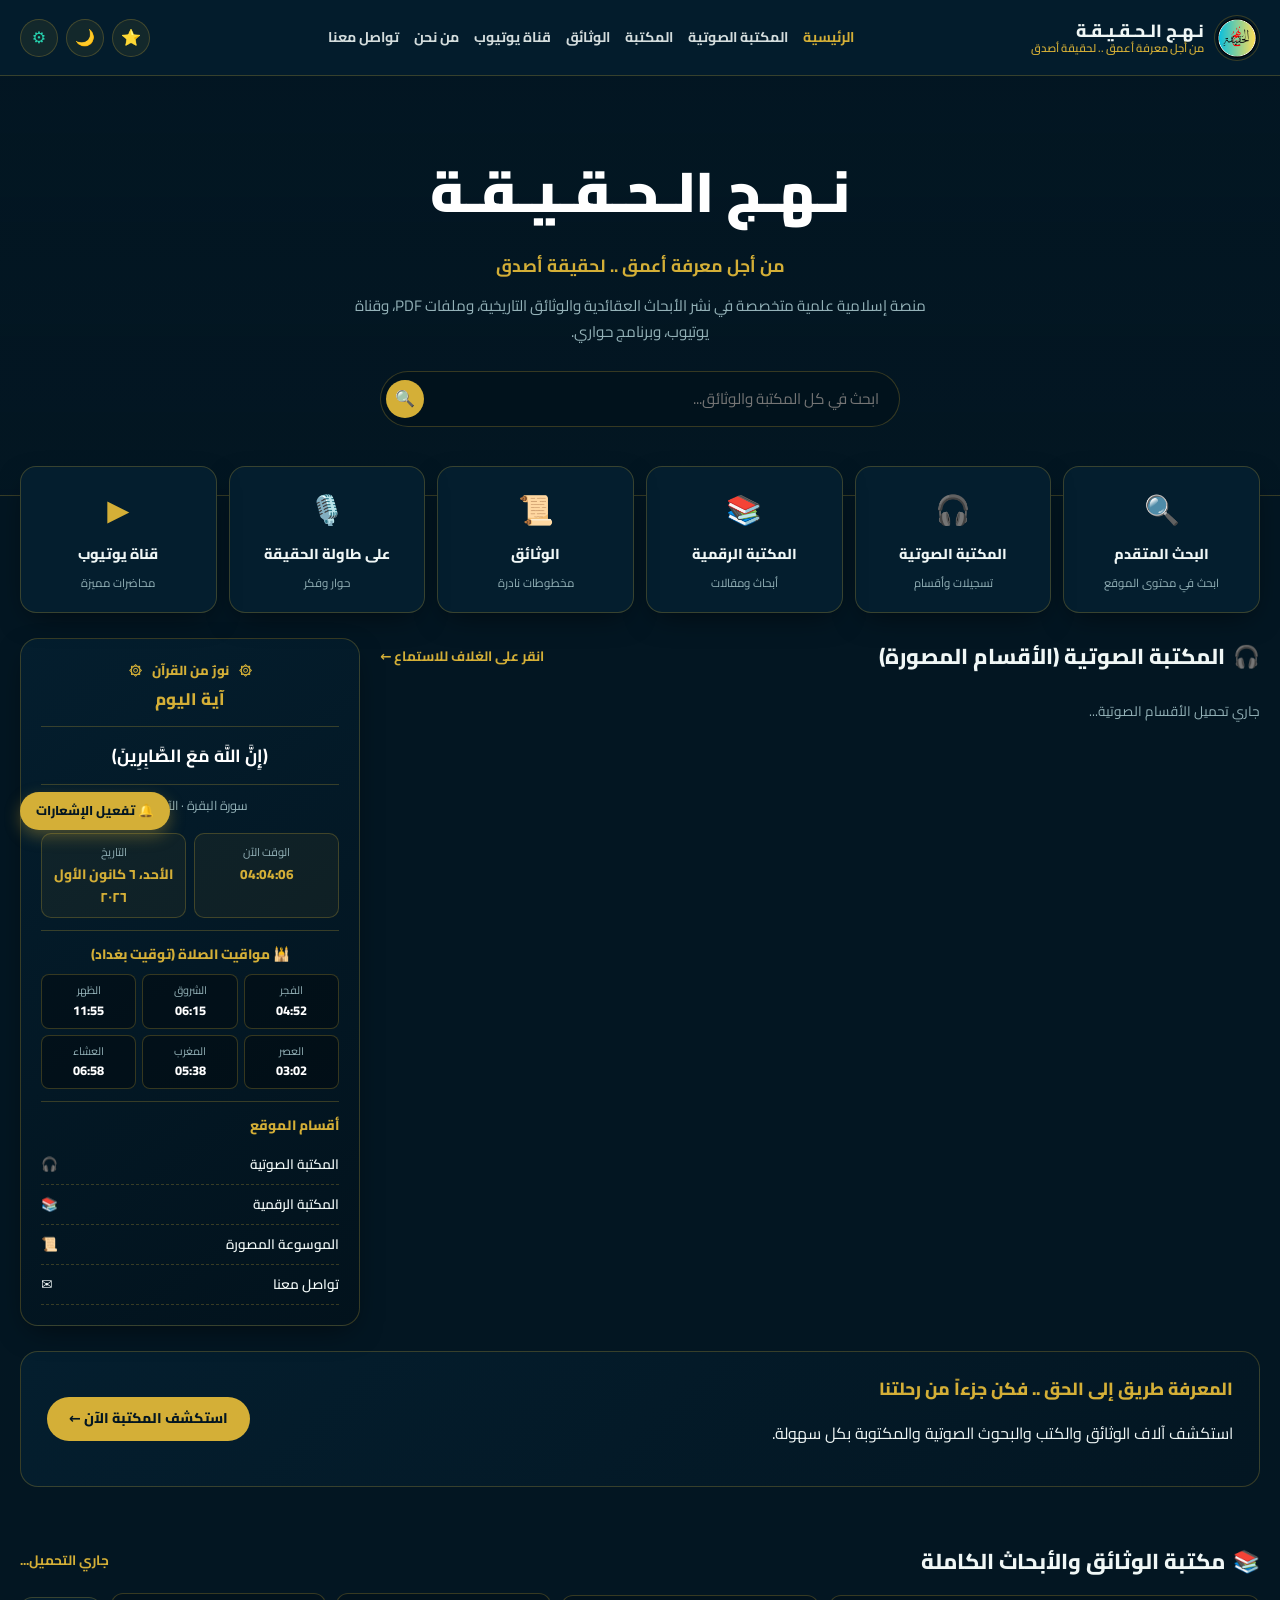
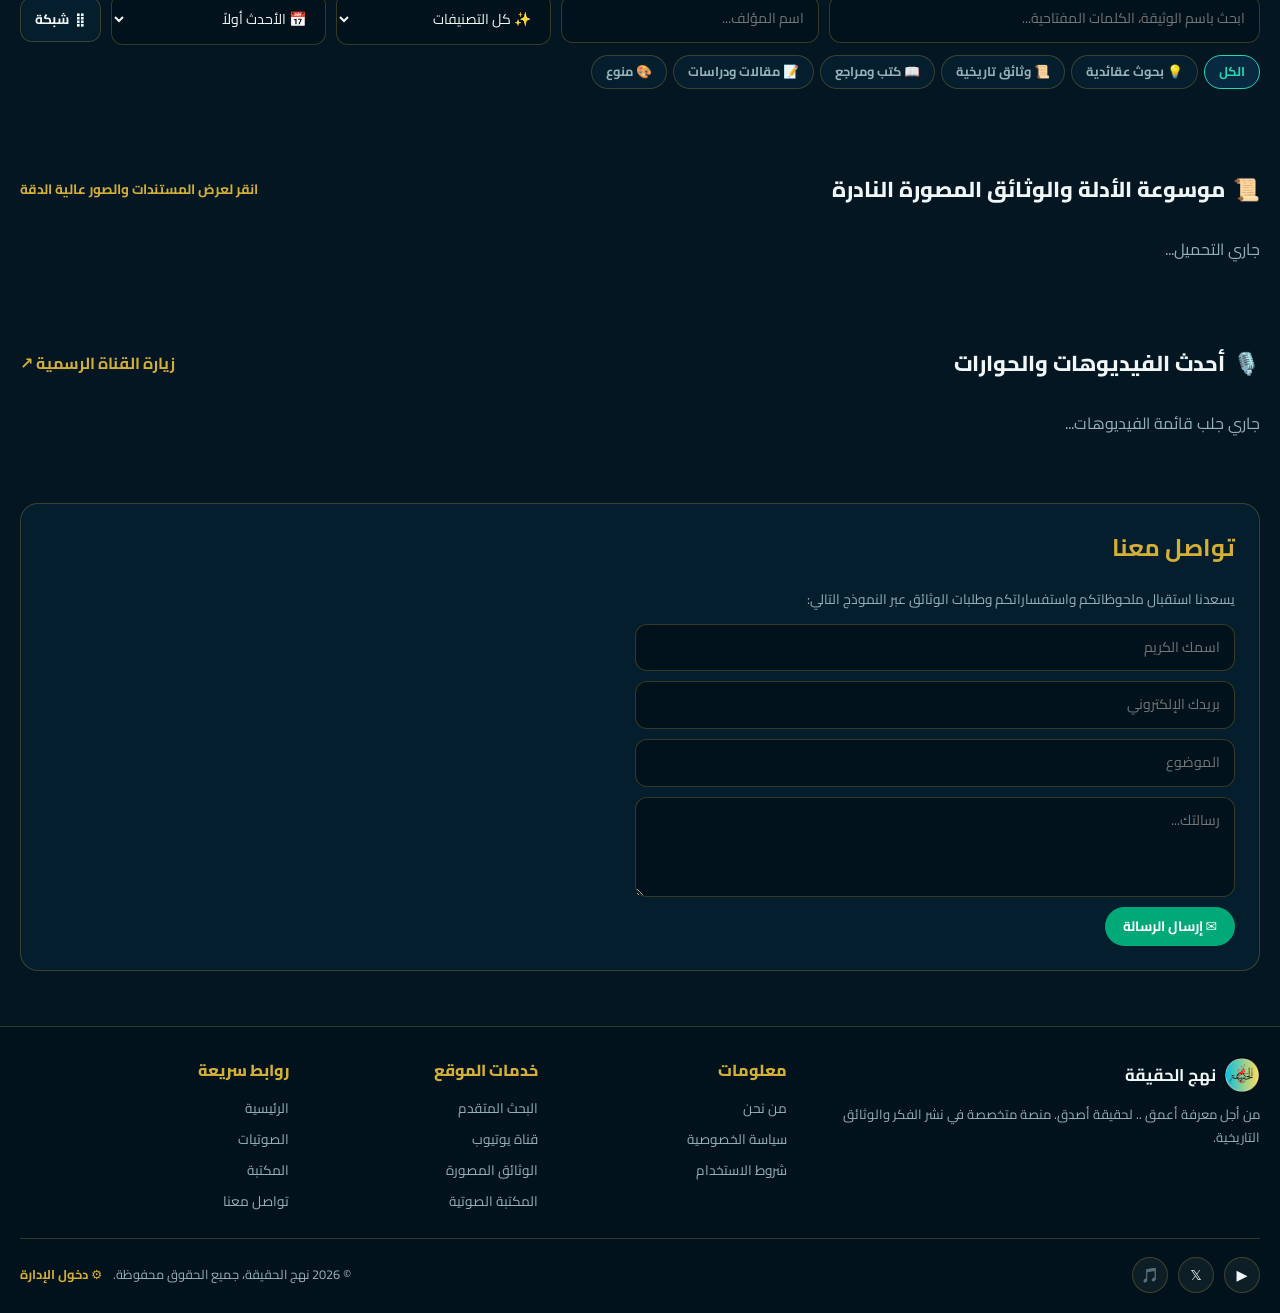
==== commit bba41e5d: "Set default background image for section Add default background image URL if no cover image is found" ====
--- a/index.html
+++ b/index.html
@@ -1883,6 +1883,10 @@
             const firstWithCover = docsInCat.find(p => p.cover_url);
             if (firstWithCover) middleImg = firstWithCover.cover_url;
         }
+      // إذا لم يجد صورة مخصصة للقسم، يستخدم الرابط المباشر الخاص بك كخلفية افتراضية
+    if (!middleImg) {
+        middleImg = 'https://nahjalhaqiqa.github.io/haider/h2.png';
+    }
 
         const card = document.createElement('article');
         card.className = 'book-cover-card';
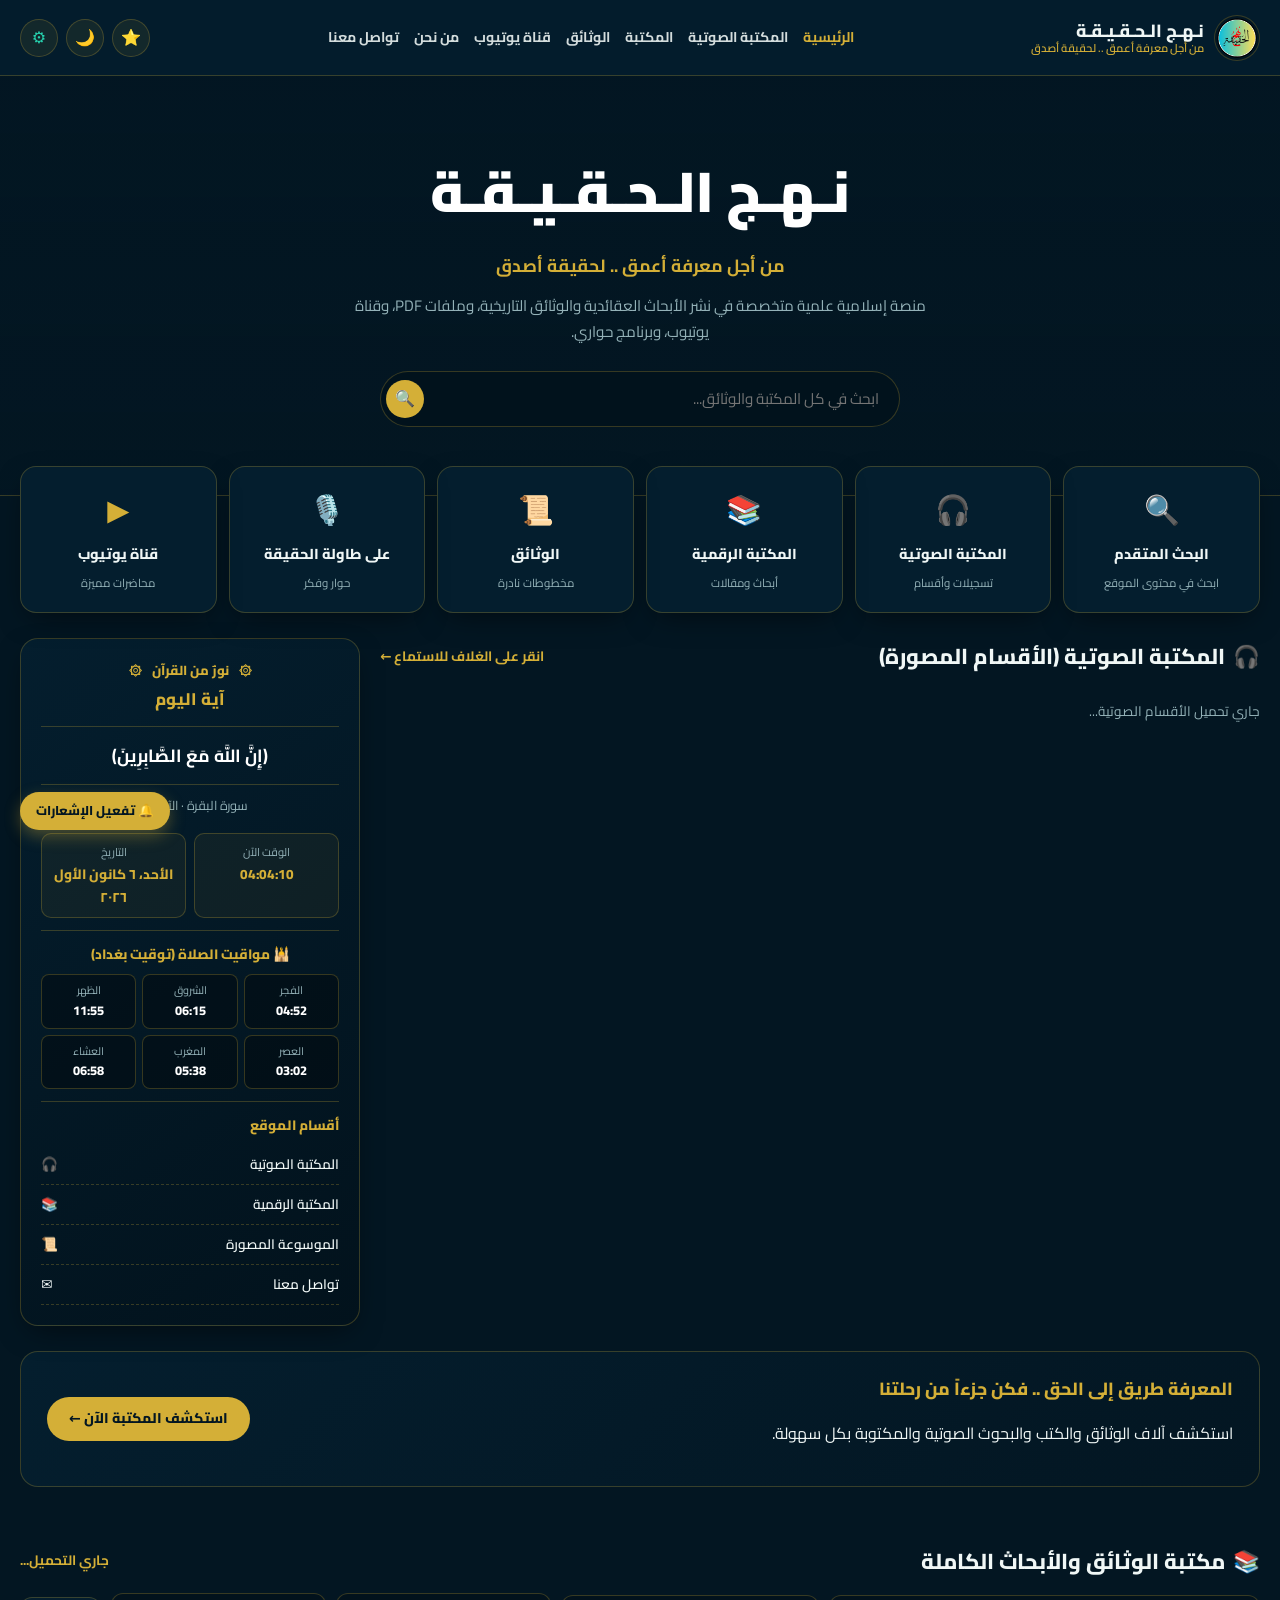
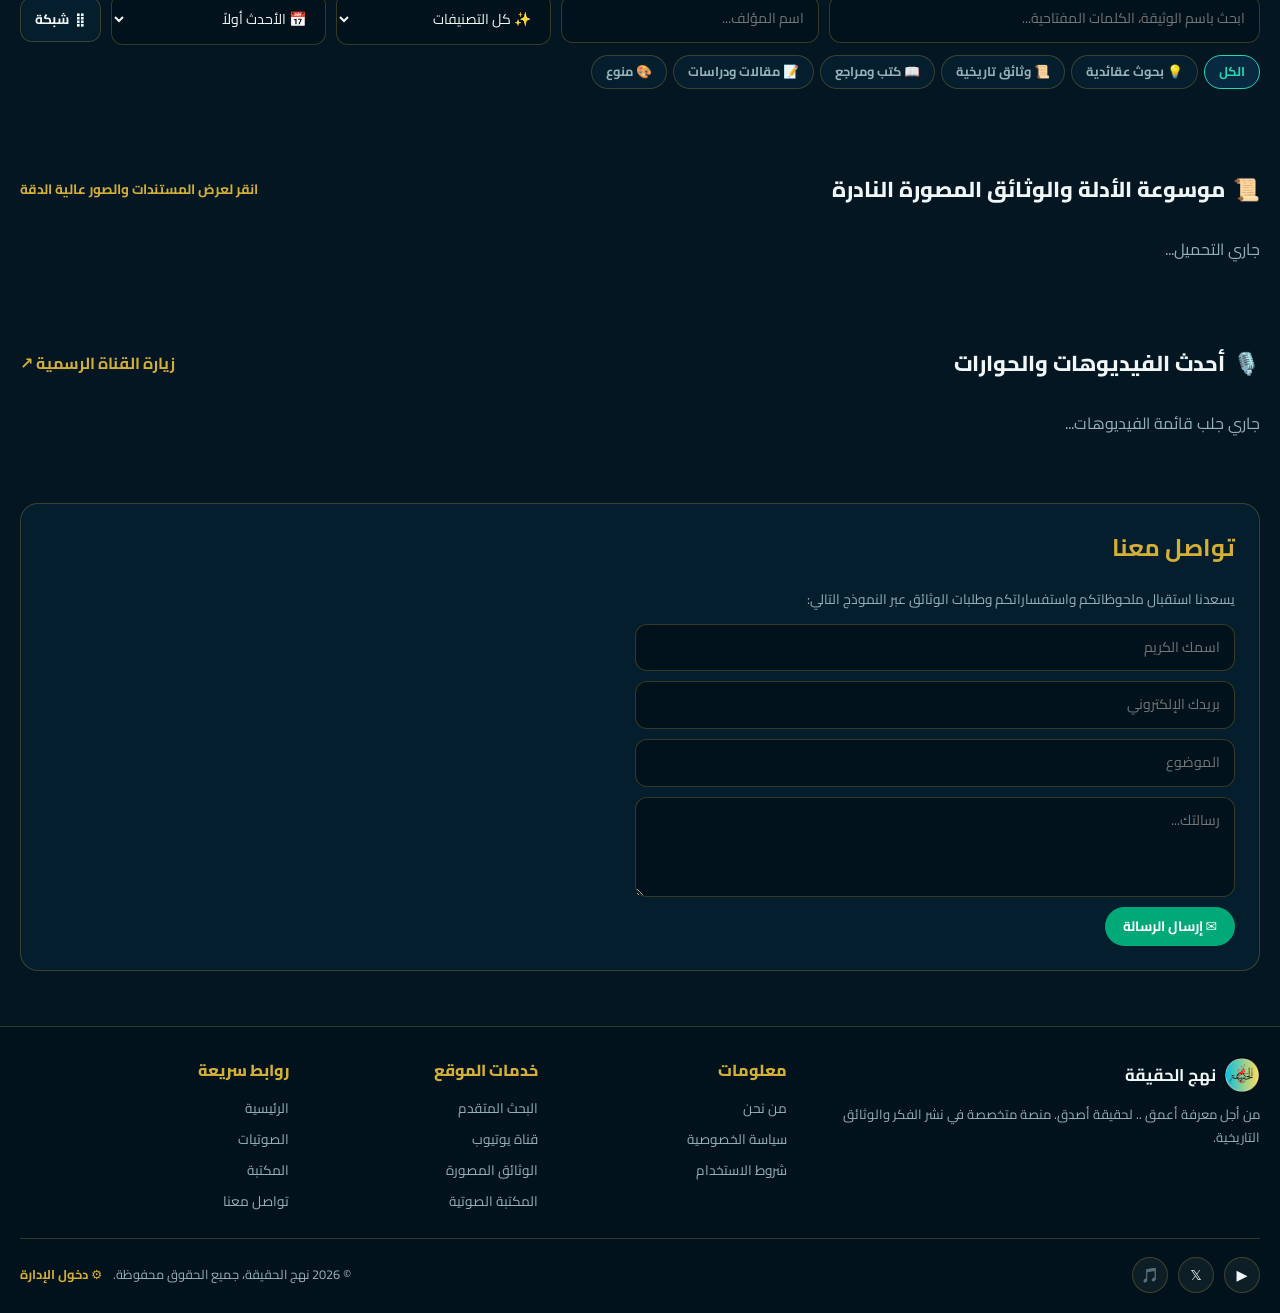
==== commit 28379832: "Implement category-specific default image logic Add conditional for custom background image based on" ====
--- a/index.html
+++ b/index.html
@@ -1883,8 +1883,8 @@
             const firstWithCover = docsInCat.find(p => p.cover_url);
             if (firstWithCover) middleImg = firstWithCover.cover_url;
         }
-      // إذا لم يجد صورة مخصصة للقسم، يستخدم الرابط المباشر الخاص بك كخلفية افتراضية
-    if (!middleImg) {
+// إذا أردت تخصيص هذه الصورة لقسم معين فقط (مثلاً قسم "وثائق تاريخية")، يمكنك استخدام هذا الشرط:
+    if (catName === 'وثائق تاريخية' && !middleImg) {
         middleImg = 'https://nahjalhaqiqa.github.io/haider/h2.png';
     }
 
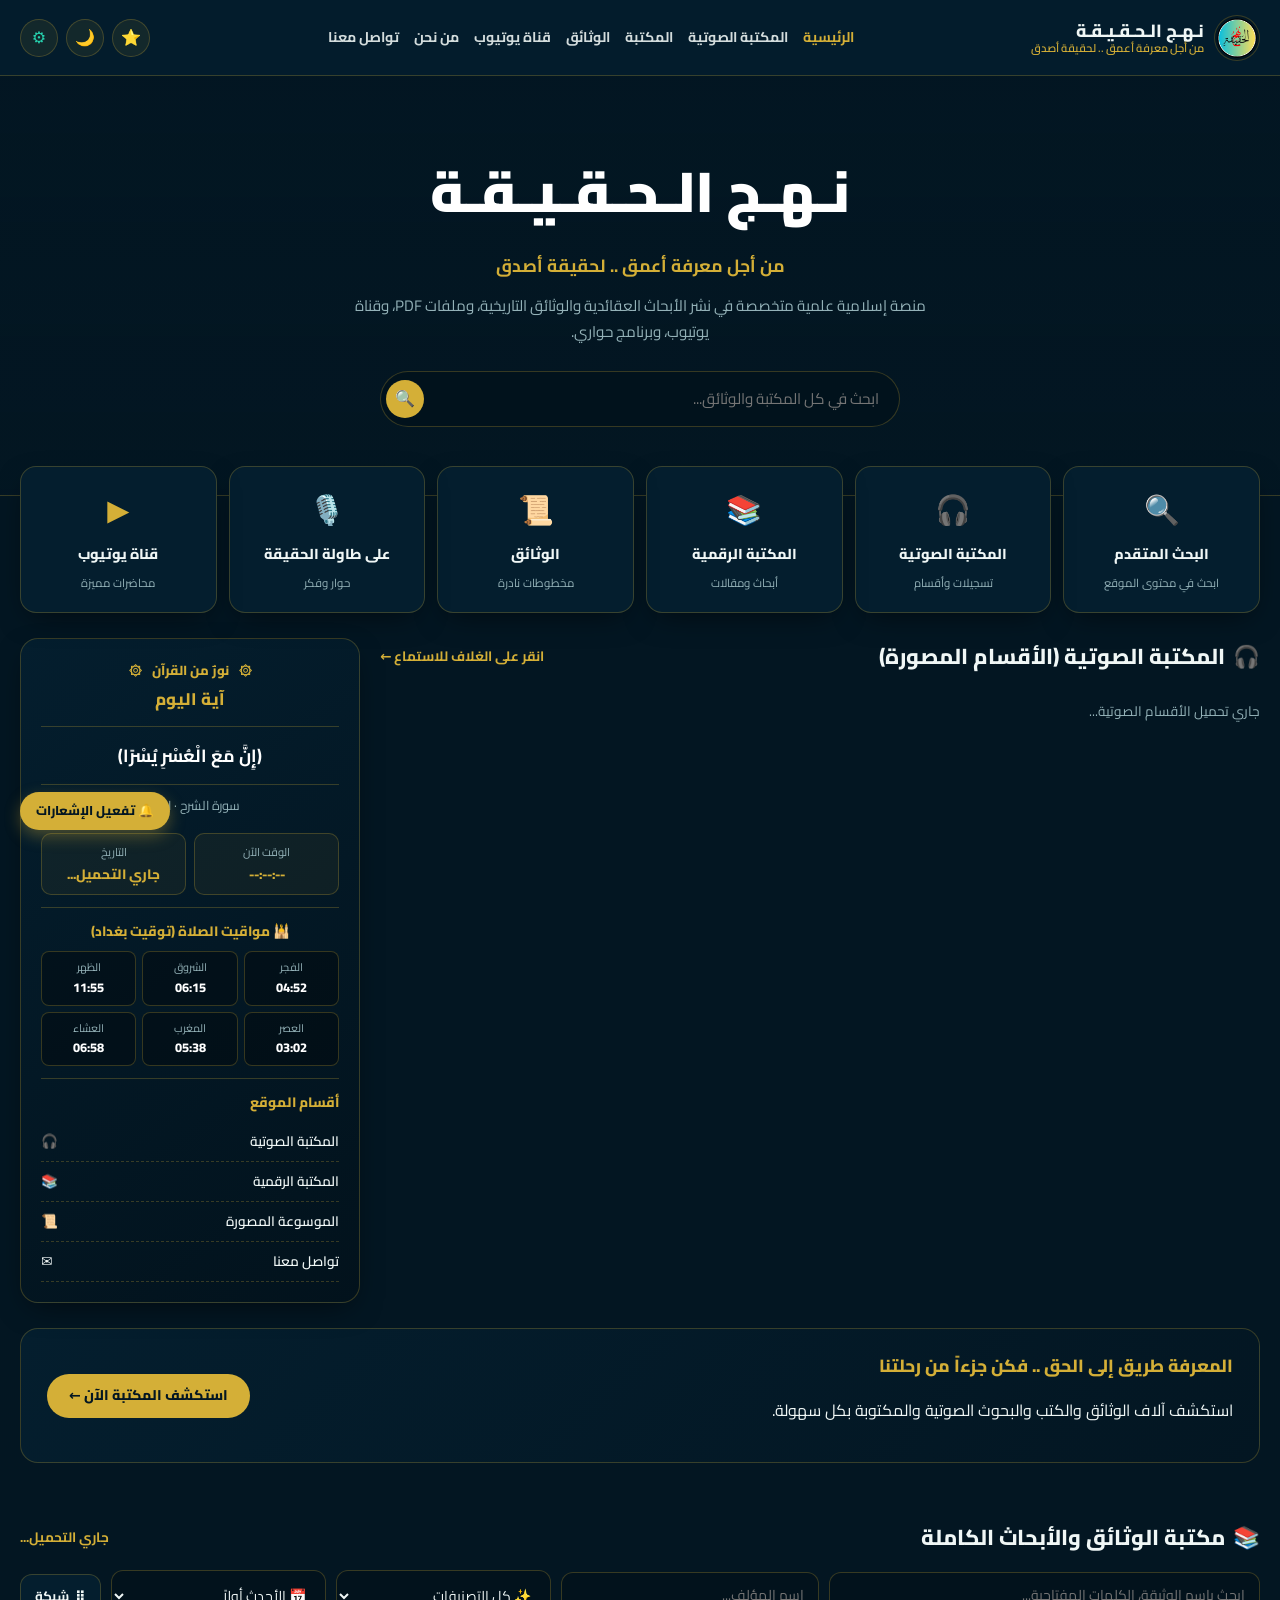
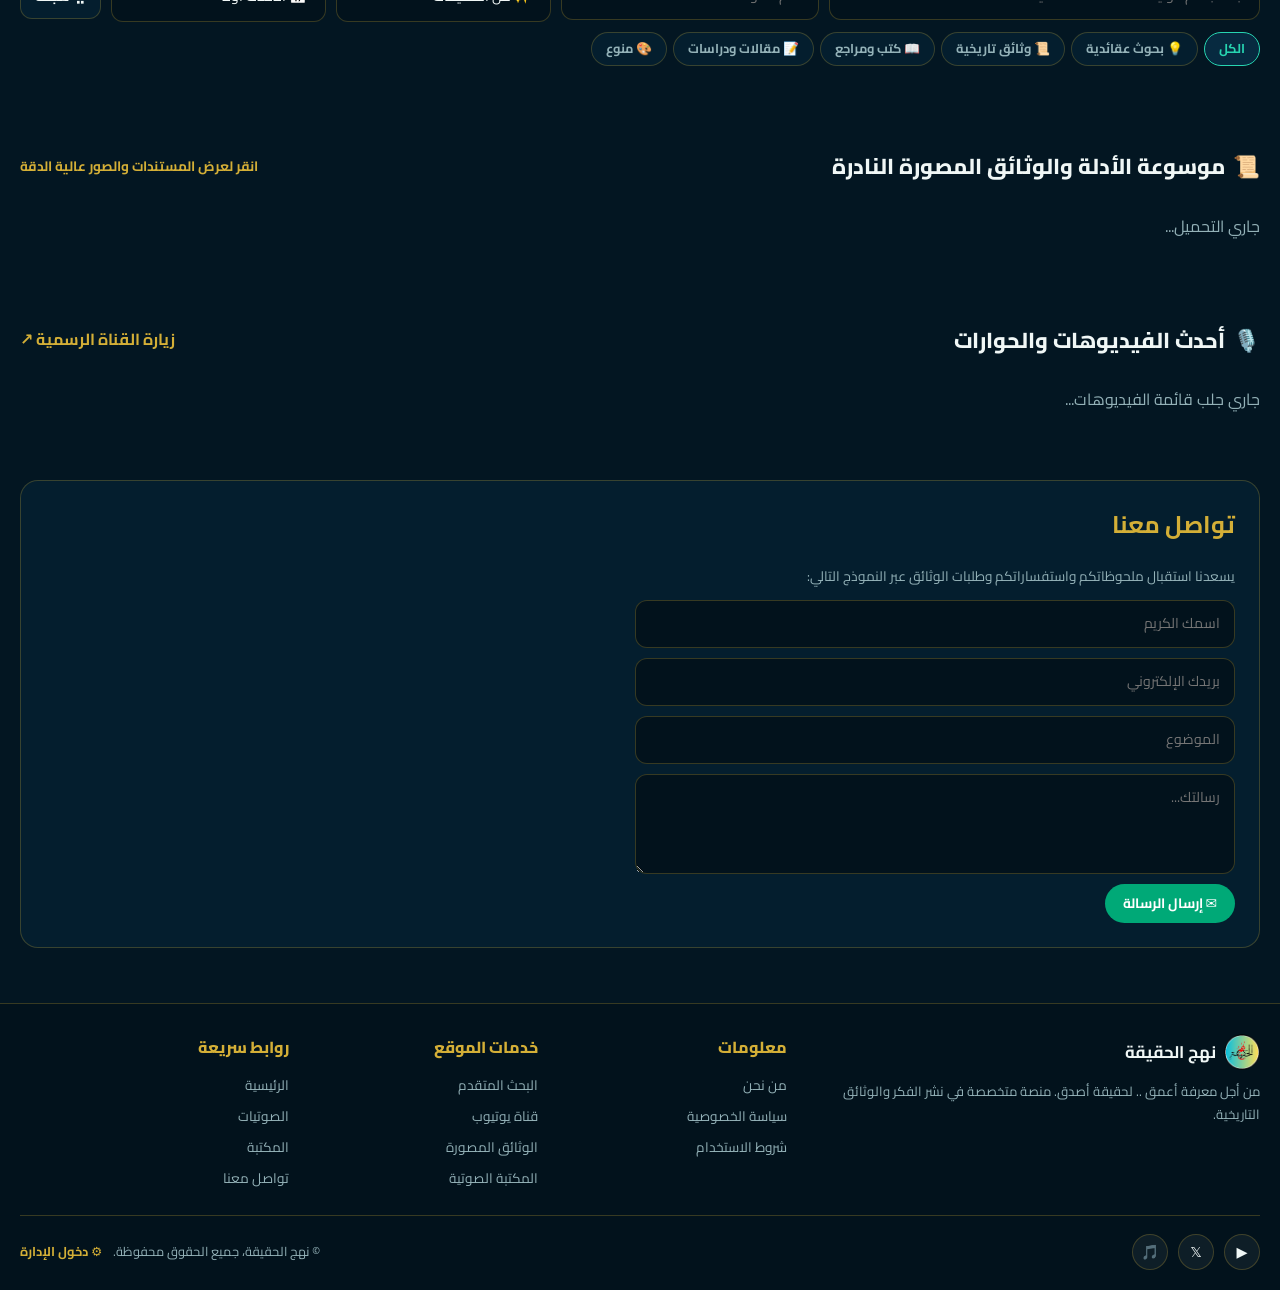
==== commit 78f6ba69: "Remove custom image logic for historical documents Removed conditional logic for specific category i" ====
--- a/index.html
+++ b/index.html
@@ -1883,9 +1883,7 @@
             const firstWithCover = docsInCat.find(p => p.cover_url);
             if (firstWithCover) middleImg = firstWithCover.cover_url;
         }
-// إذا أردت تخصيص هذه الصورة لقسم معين فقط (مثلاً قسم "وثائق تاريخية")، يمكنك استخدام هذا الشرط:
-    if (catName === 'وثائق تاريخية' && !middleImg) {
-        middleImg = 'https://nahjalhaqiqa.github.io/haider/h2.png';
+
     }
 
         const card = document.createElement('article');
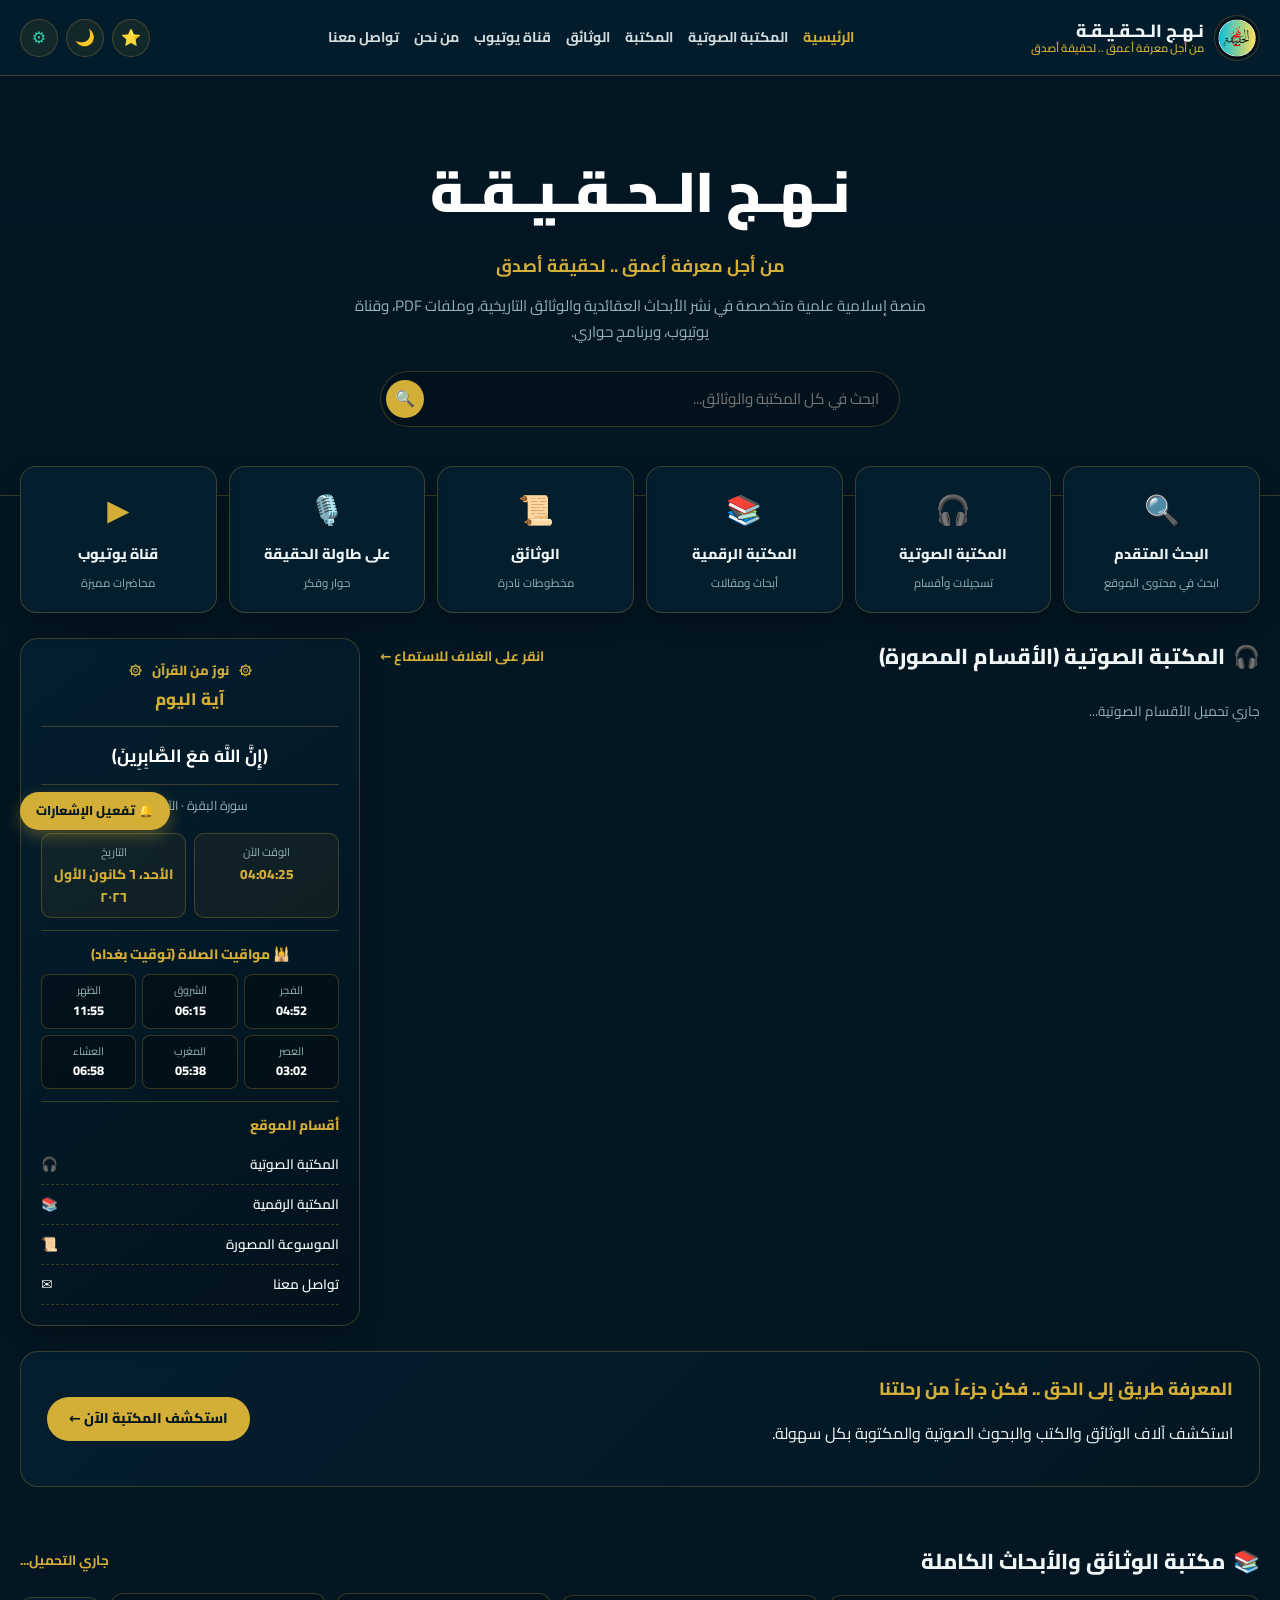
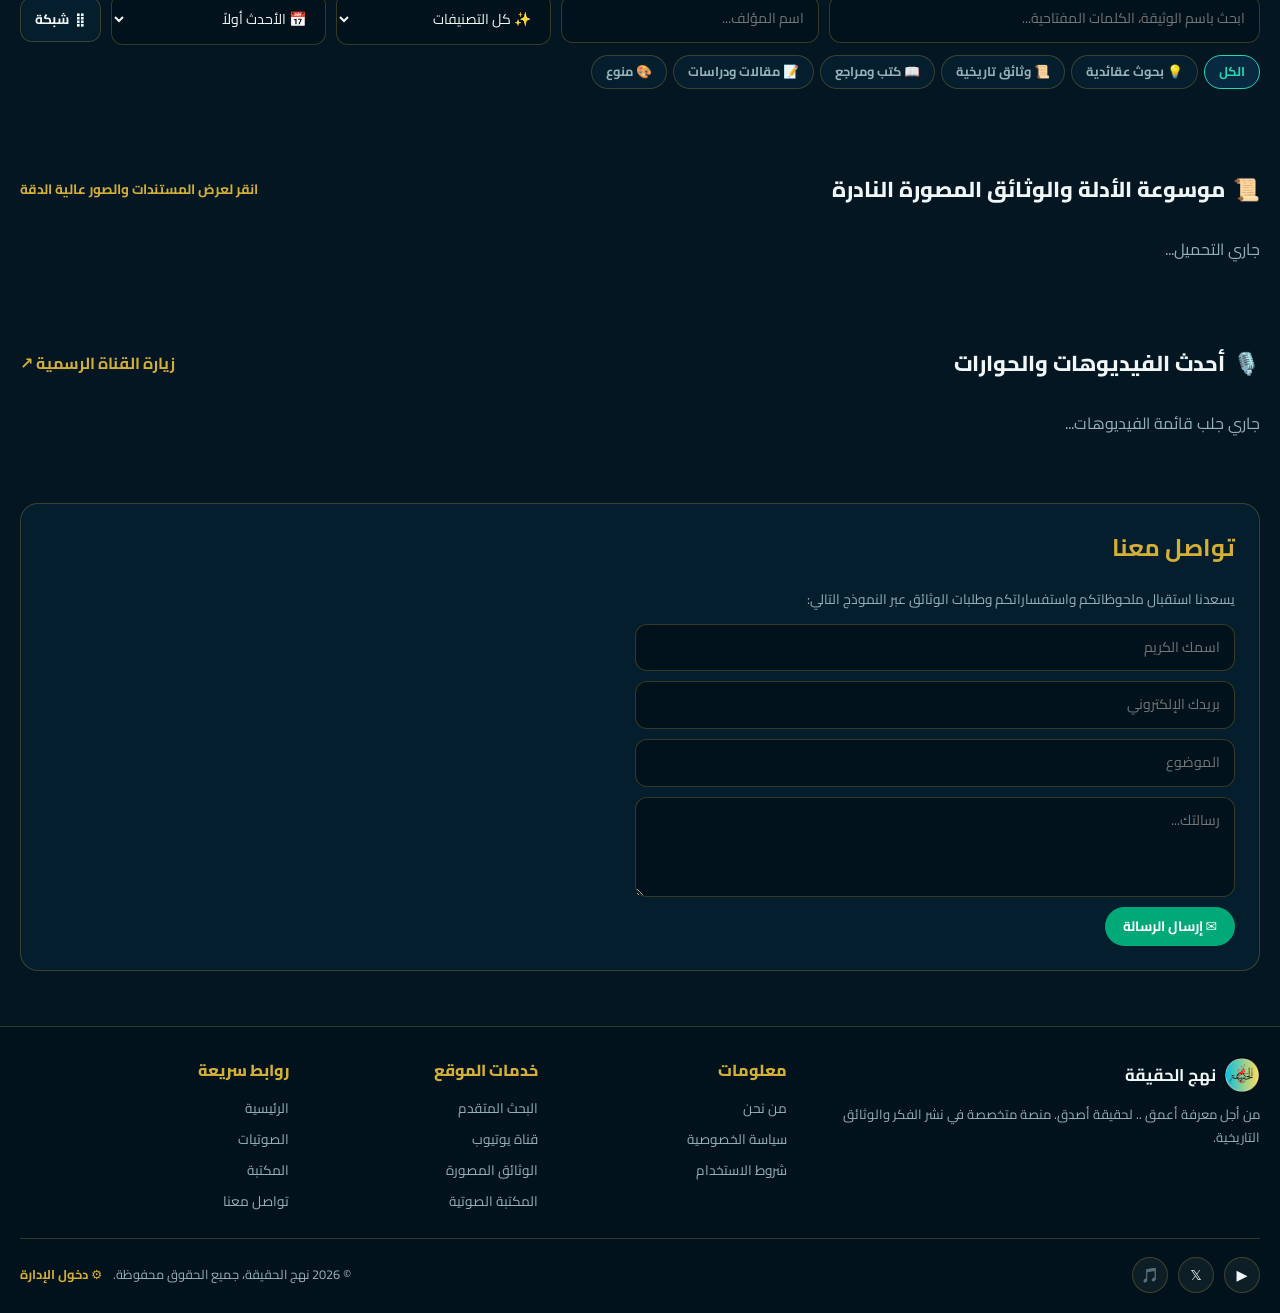
==== commit 8be92f28: "Refactor CSS styles for responsive design" ====
--- a/index.html
+++ b/index.html
@@ -382,34 +382,37 @@
       .stats-grid-admin { grid-template-columns: repeat(2, 1fr) !important; }
   }
   @media(max-width:768px){
-      .wrap { width: calc(100% - 16px) !important; padding: 0 2px; }
-      .quick-cards-grid { grid-template-columns: repeat(2, minmax(0, 1fr)) !important; gap: 8px; margin-top: -20px; }
-      .tools { grid-template-columns: 1fr !important; gap: 8px; }
-      
-      .doc-grid {
-          display: grid !important;
-          grid-template-columns: repeat(2, minmax(0, 1fr)) !important;
-          gap: 10px !important;
-      }
-      
-      #audio-categories-grid {
-          display: grid !important;
-          grid-template-columns: repeat(2, minmax(0, 1fr)) !important;
-          gap: 10px !important;
-      }
-      
-      .cover-middle-image-area {
-          min-height: 110px !important;
-          background-size: cover !important;
-          background-position: center !important;
-      }
-
-      .footer-grid { grid-template-columns: 1fr !important; }
-      .mobile-bottom-nav { display: flex !important; }
-      body { padding-bottom: 65px; }
-      nav { display: none !important; }
-      .hero-banner { min-height: 340px; padding: 35px 10px; }
-      .hero-banner h1 { font-size: 2rem; }
+    .wrap { width: calc(100% - 16px) !important; padding: 0 2px; }
+    .quick-cards-grid { grid-template-columns: repeat(2, minmax(0, 1fr)) !important; gap: 8px; margin-top: -20px; }
+    .tools { grid-template-columns: 1fr !important; gap: 8px; }
+    
+    .doc-grid {
+        display: grid !important;
+        grid-template-columns: repeat(2, minmax(0, 1fr)) !important;
+        gap: 10px !important;
+    }
+    
+    #audio-categories-grid {
+        display: grid !important;
+        grid-template-columns: repeat(2, minmax(0, 1fr)) !important;
+        gap: 10px !important;
+    }
+    
+    .cover-middle-image-area {
+        min-height: 160px !important;
+        height: auto !important;
+        display: block !important;
+        background-size: cover !important;
+        background-position: center center !important;
+        background-repeat: no-repeat !important;
+    }
+
+    .footer-grid { grid-template-columns: 1fr !important; }
+    .mobile-bottom-nav { display: flex !important; }
+    body { padding-bottom: 65px; }
+    nav { display: none !important; }
+    .hero-banner { min-height: 340px; padding: 35px 10px; }
+    .hero-banner h1 { font-size: 2rem; }
   }
   @media(max-width:420px){
       .doc-grid { grid-template-columns: 1fr !important; }
@@ -1884,8 +1887,6 @@
             if (firstWithCover) middleImg = firstWithCover.cover_url;
         }
 
-    }
-
         const card = document.createElement('article');
         card.className = 'book-cover-card';
         card.style.display = 'flex';
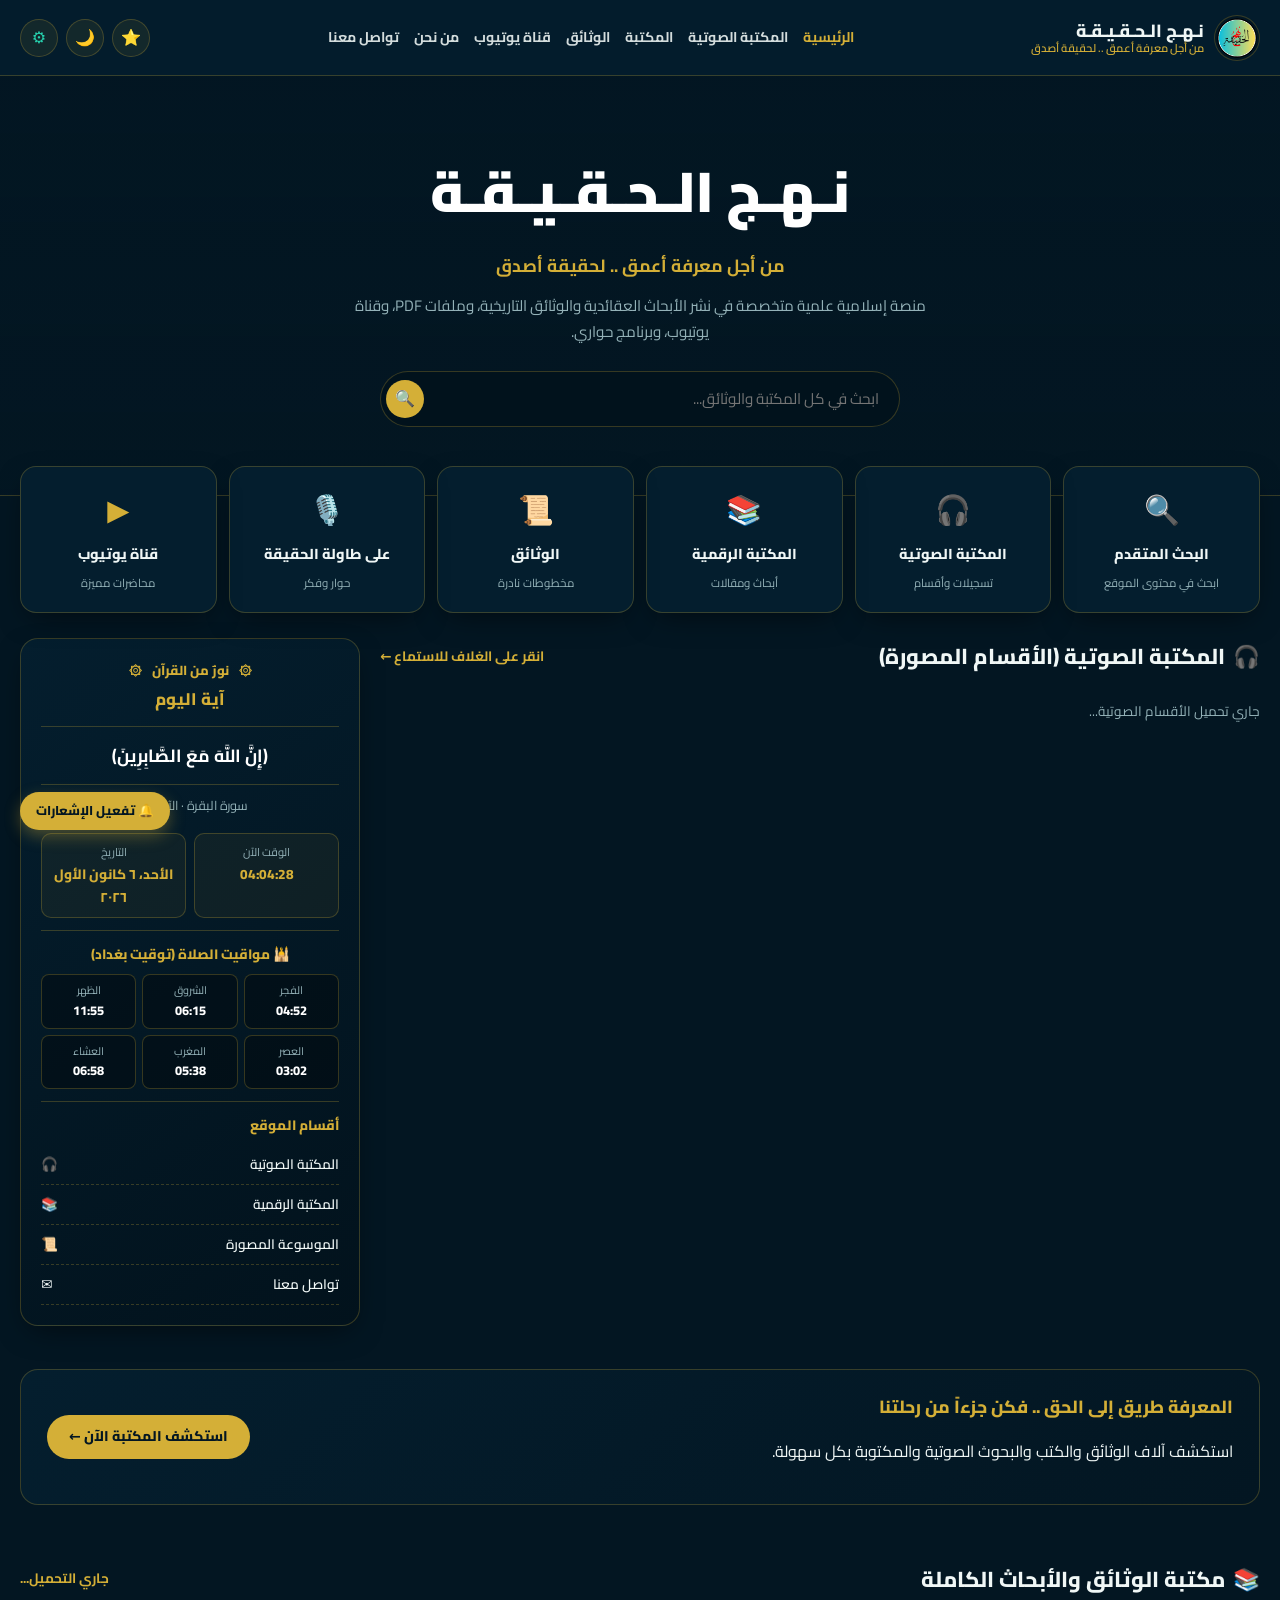
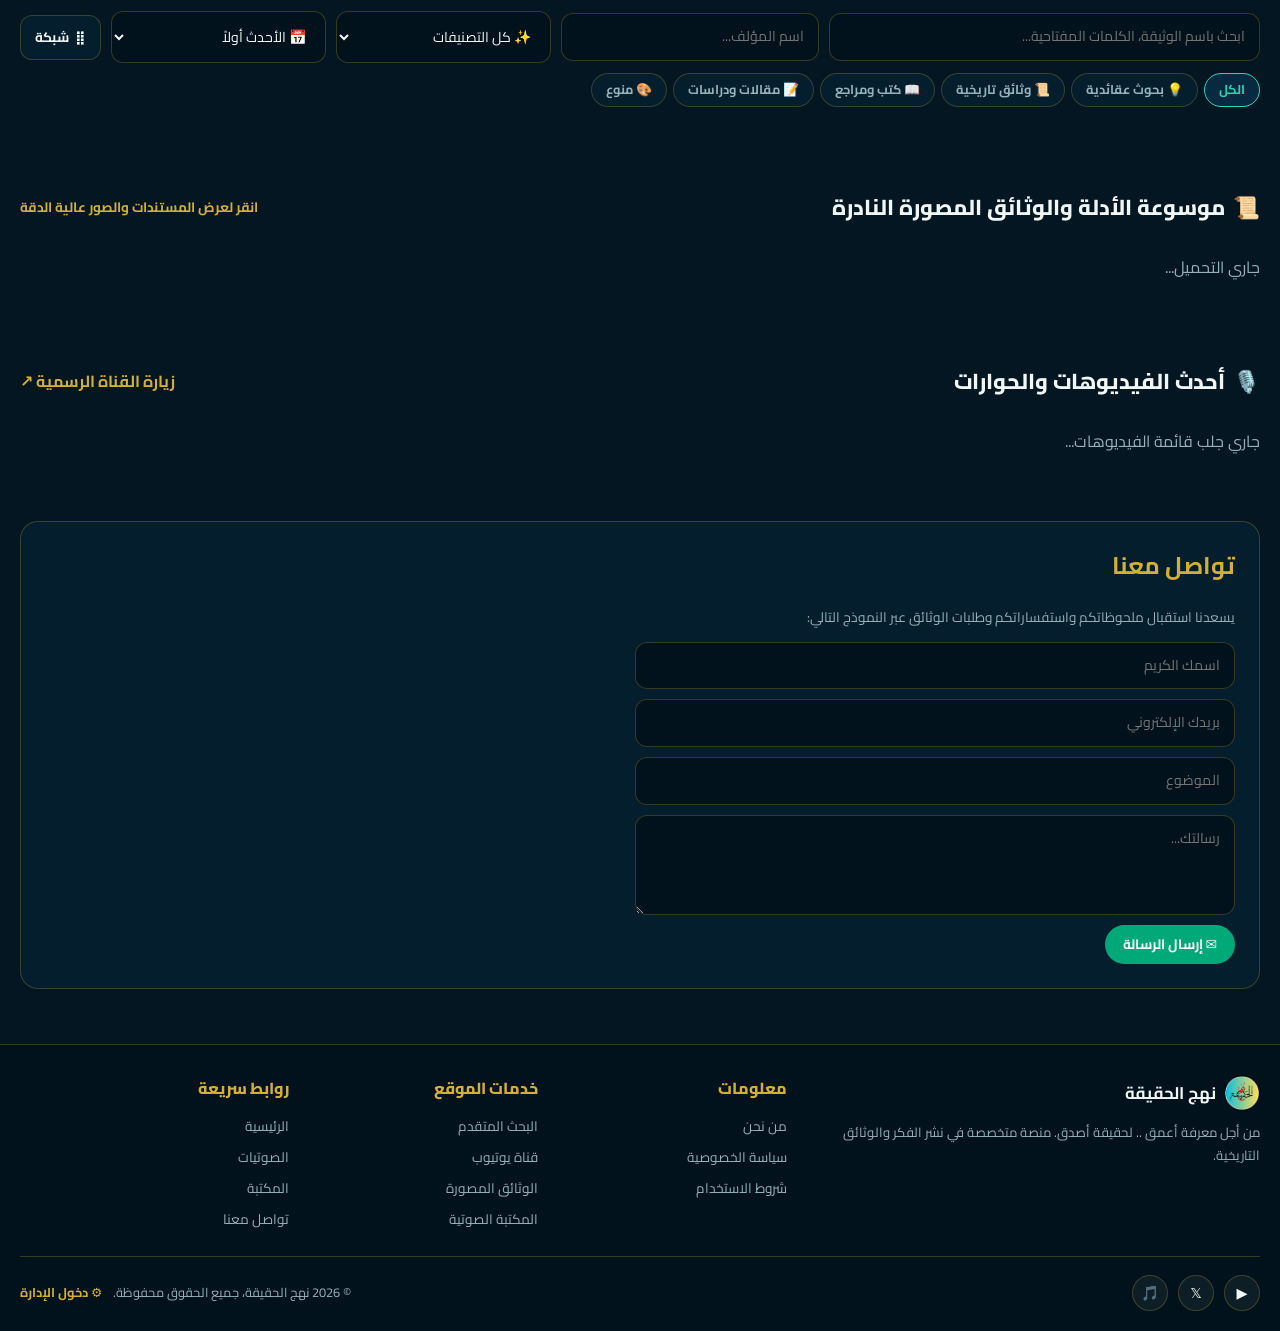
==== commit 966909b6: "Integrate Google AdSense into index.html Added Google AdSense script and responsive ad container." ====
--- a/index.html
+++ b/index.html
@@ -9,6 +9,10 @@
     gtag('js', new Date());
     gtag('config', 'G-6GEV65PB24');
   </script>
+
+  <!-- Google AdSense -->
+  <script async src="https://pagead2.googlesyndication.com/pagead/js/adsbygoogle.js?client=ca-pub-7486507613034336"
+       crossorigin="anonymous"></script>
   
   <meta charset="utf-8">
   <meta name="viewport" content="width=device-width, initial-scale=1.0">
@@ -558,6 +562,18 @@
       </aside>
 
     </div>
+  </div>
+
+  <!-- حاوية إعلان متجاوبة غير مزعجة -->
+  <div class="wrap" style="text-align: center; margin: 18px auto; overflow: hidden;">
+    <ins class="adsbygoogle"
+         style="display:block"
+         data-ad-client="ca-pub-7486507613034336"
+         data-ad-format="auto"
+         data-full-width-responsive="true"></ins>
+    <script>
+         (adsbygoogle = window.adsbygoogle || []).push({});
+    </script>
   </div>
 
   <div class="wrap">
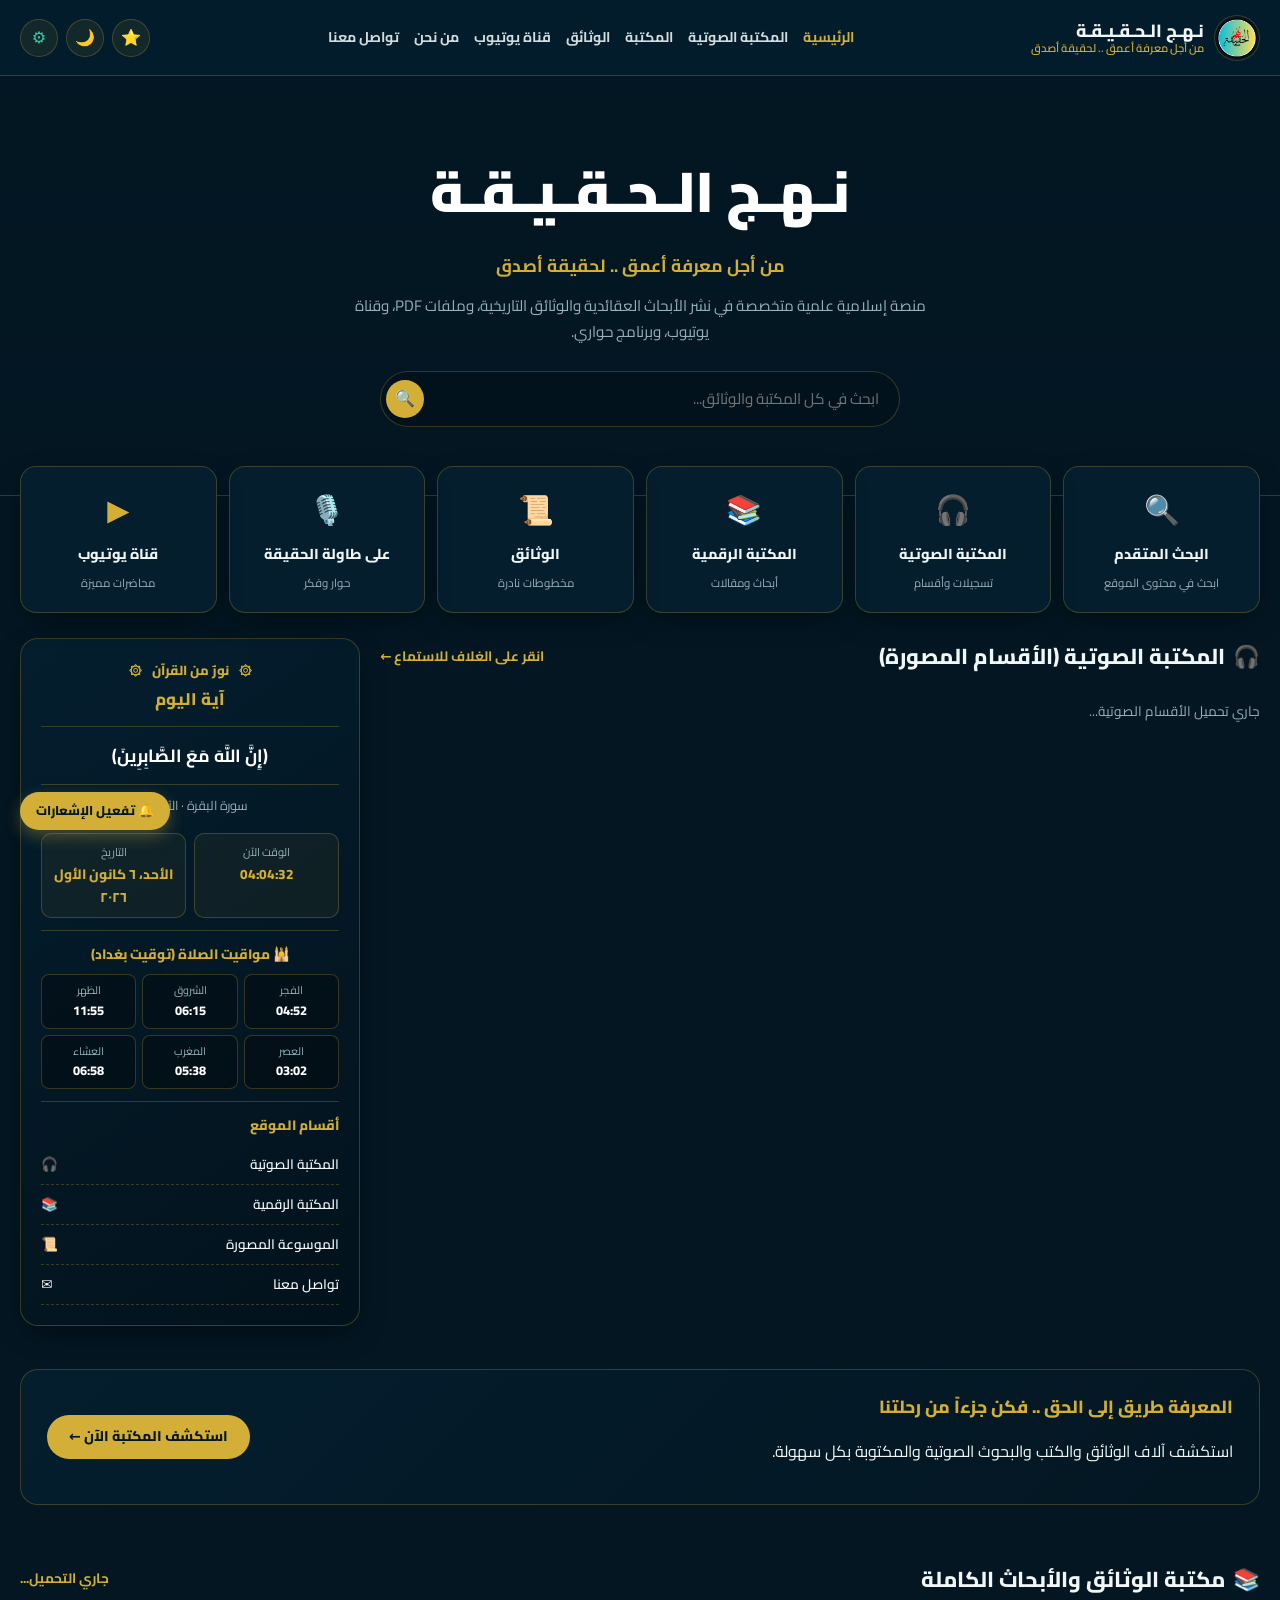
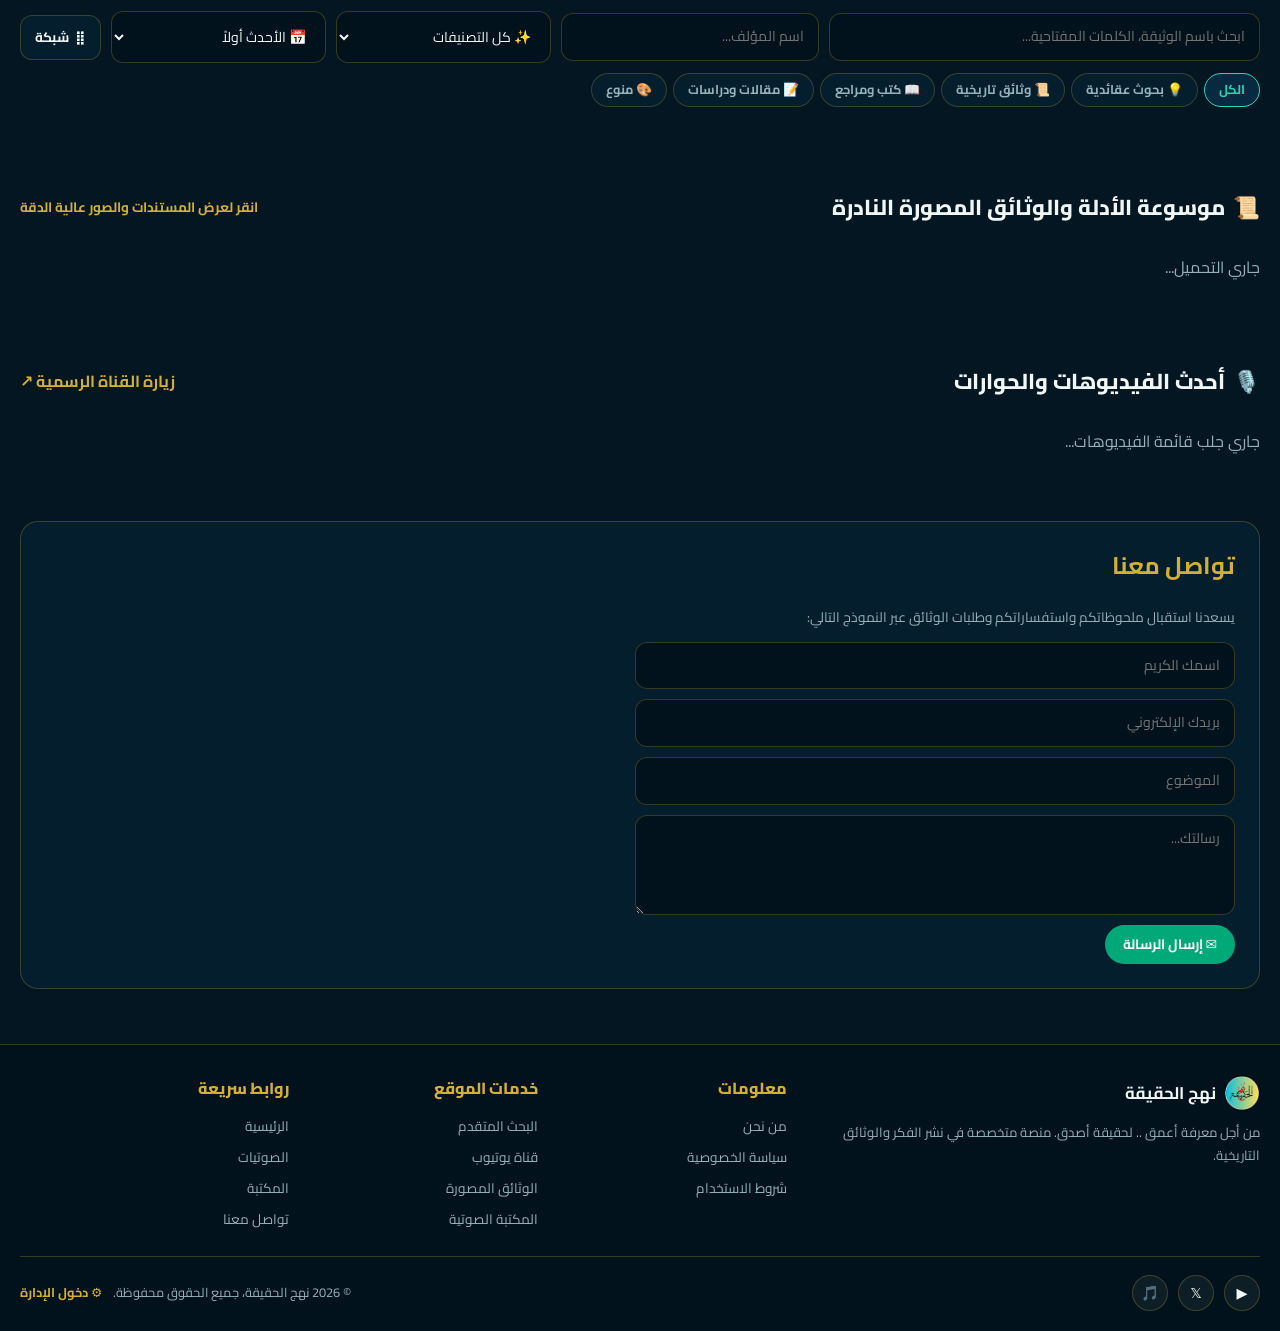
==== commit 5b66758f: "Update podcast categories to include debates" ====
--- a/index.html
+++ b/index.html
@@ -1040,7 +1040,7 @@
 let allVideos = [];
 let allPodcasts = [];
 
-let podcastCategories = JSON.parse(localStorage.getItem('nahj_podcast_cats') || '["ملاحم كربلاء", "محاضرات عقائدية", "جلسات حوارية"]');
+let podcastCategories = JSON.parse(localStorage.getItem('nahj_podcast_cats') || '["ملاحم كربلاء", "محاضرات عقائدية", "مناظرات"]');
 let categoryCovers = JSON.parse(localStorage.getItem('nahj_cat_covers') || '{}');
 
 let docCategories = JSON.parse(localStorage.getItem('nahj_doc_cats') || '["بحوث عقائدية", "وثائق تاريخية", "كتب ومراجع", "مقالات ودراسات", "منوع"]');
@@ -1186,7 +1186,7 @@
     const grid = document.getElementById('audio-categories-grid');
     if (!grid) return;
 
-    podcastCategories = JSON.parse(localStorage.getItem('nahj_podcast_cats') || '["ملاحم كربلاء", "محاضرات عقائدية", "جلسات حوارية"]');
+    podcastCategories = JSON.parse(localStorage.getItem('nahj_podcast_cats') || '["ملاحم كربلاء", "محاضرات عقائدية", "مناظرات"]');
     categoryCovers = JSON.parse(localStorage.getItem('nahj_cat_covers') || '{}');
 
     if (!podcastCategories || podcastCategories.length === 0) {
